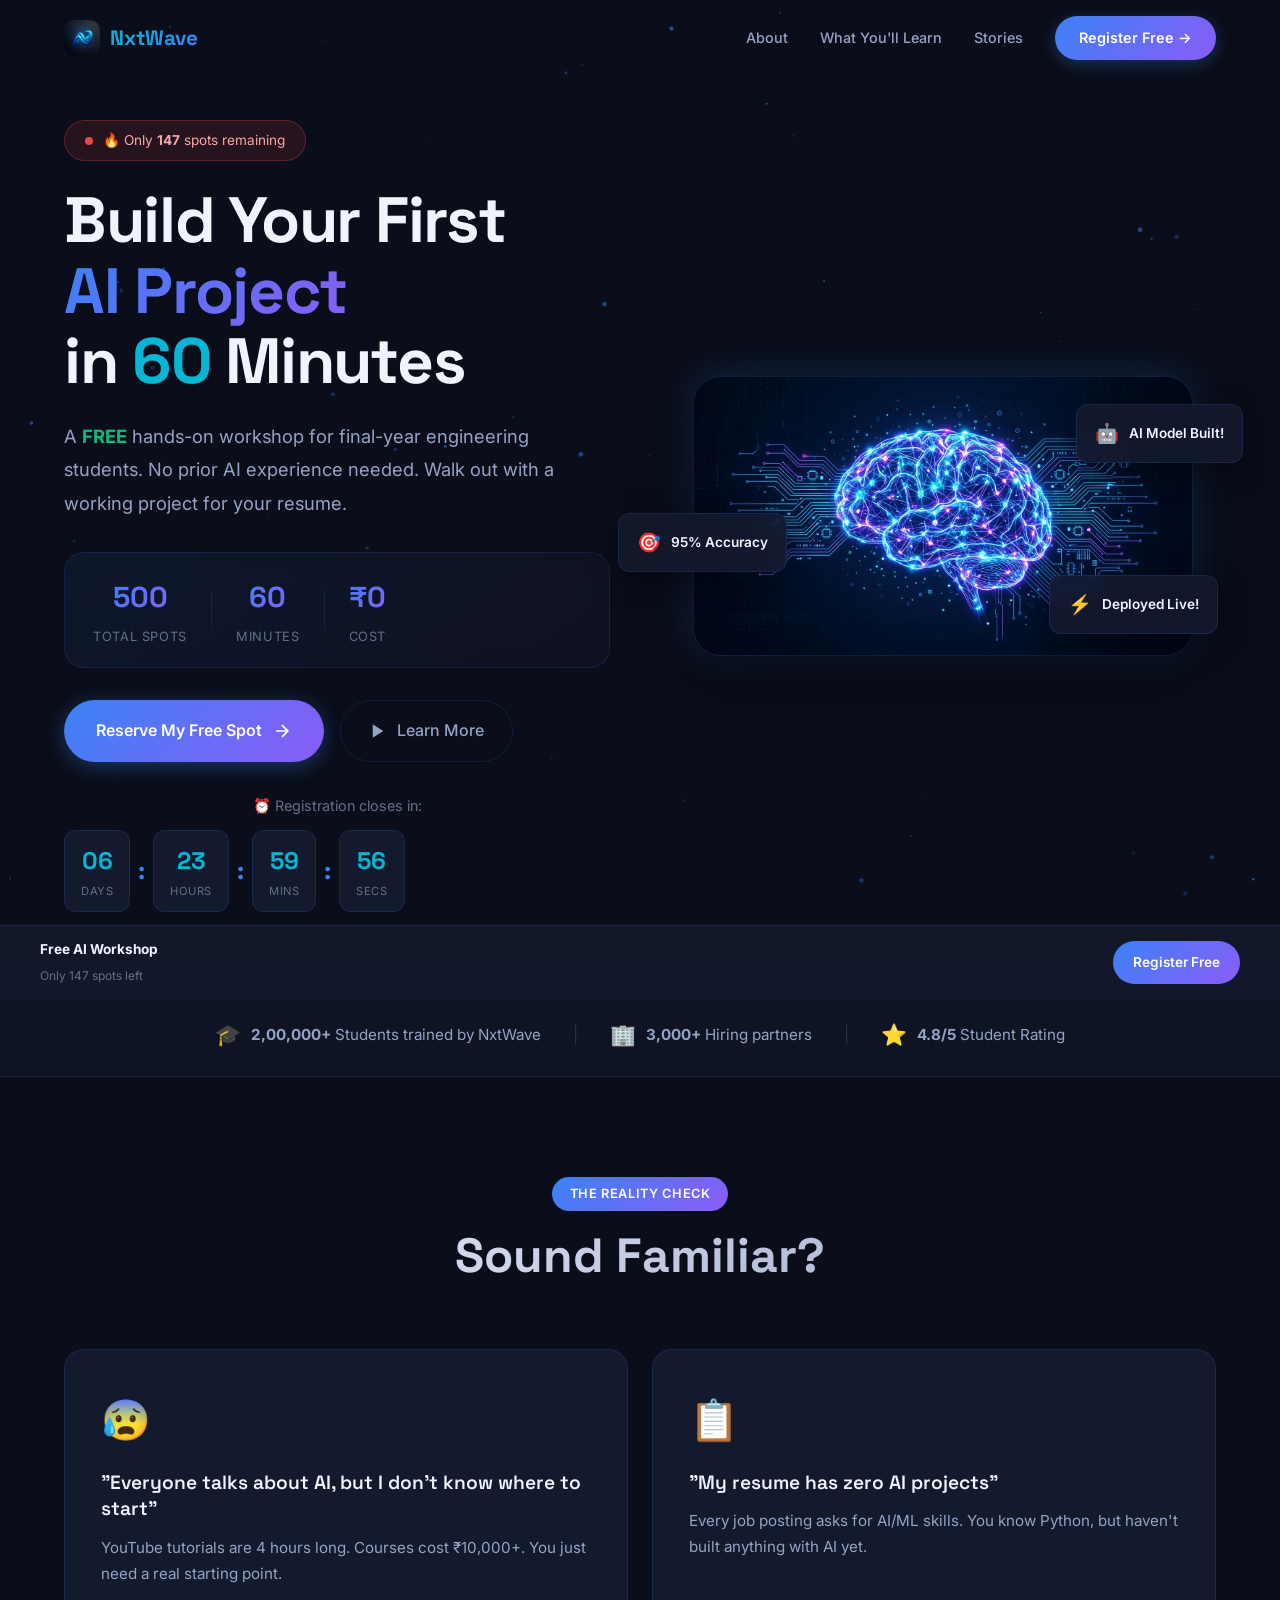
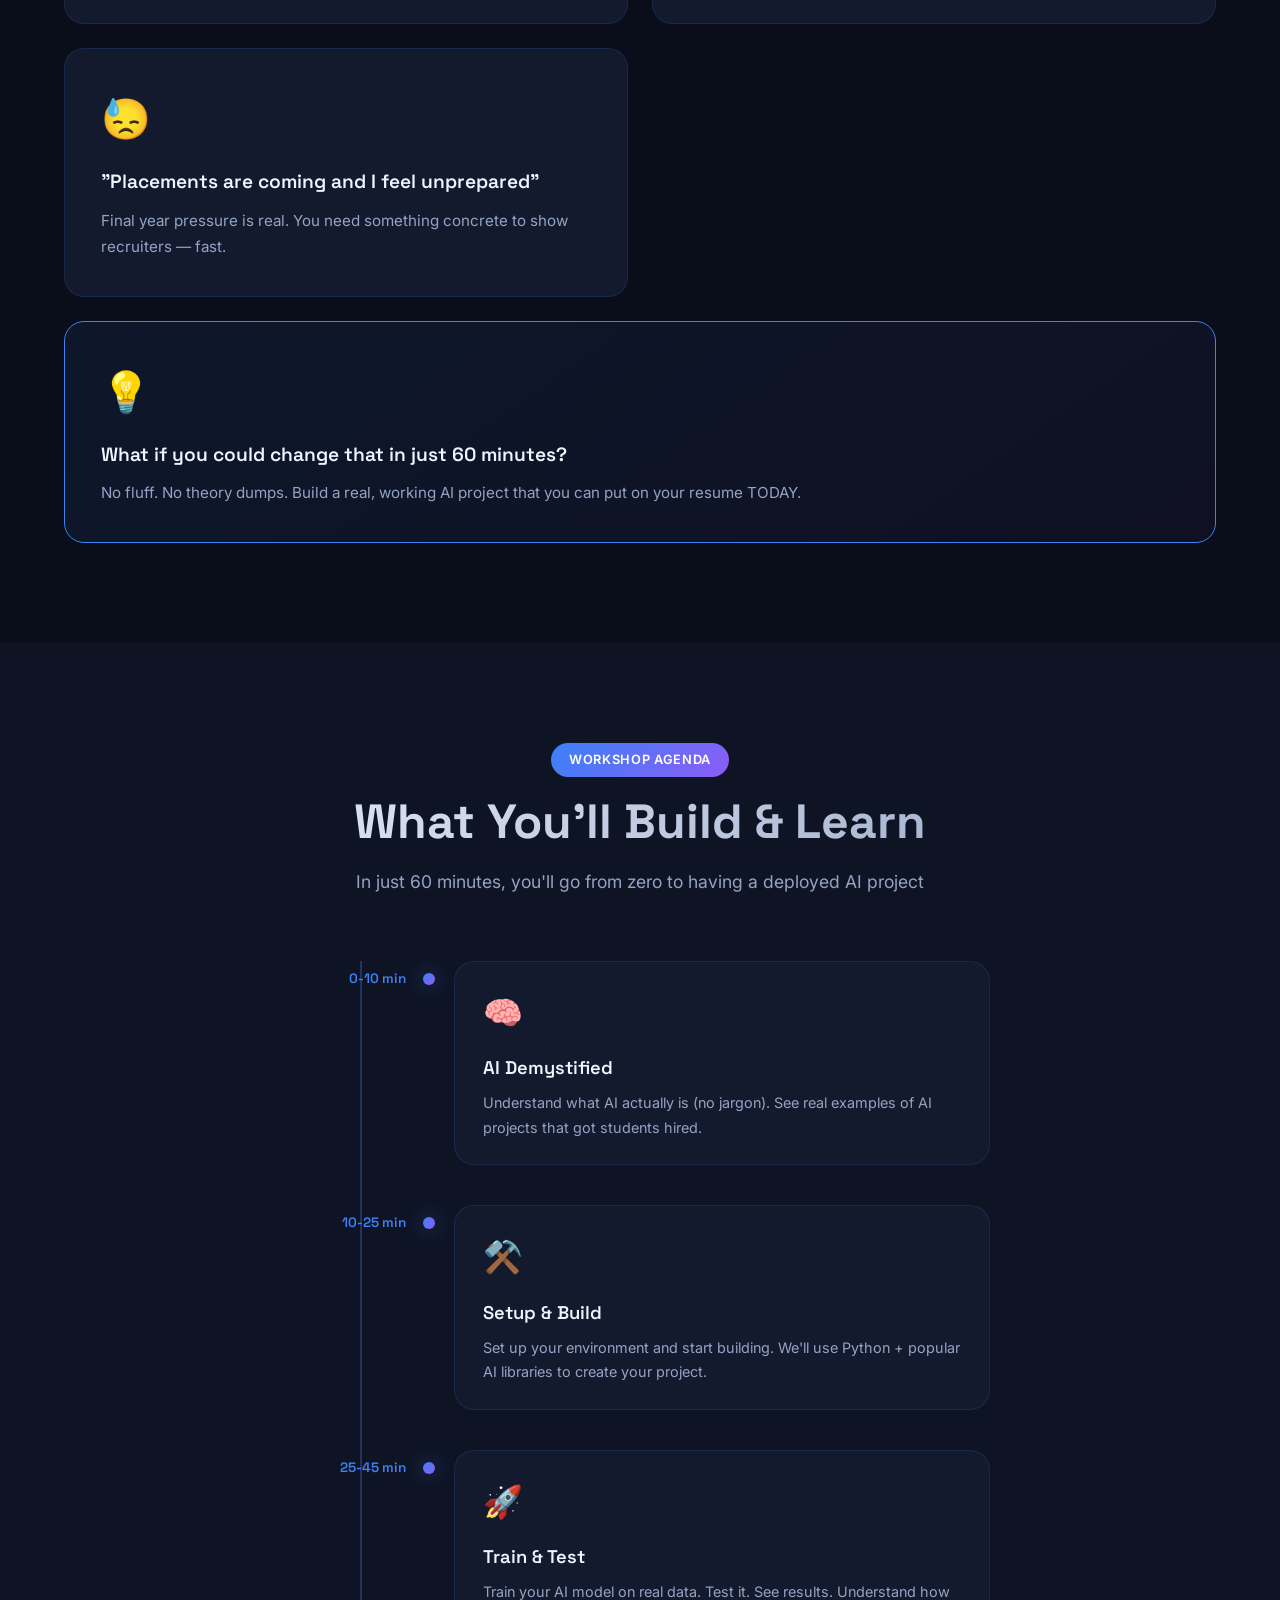
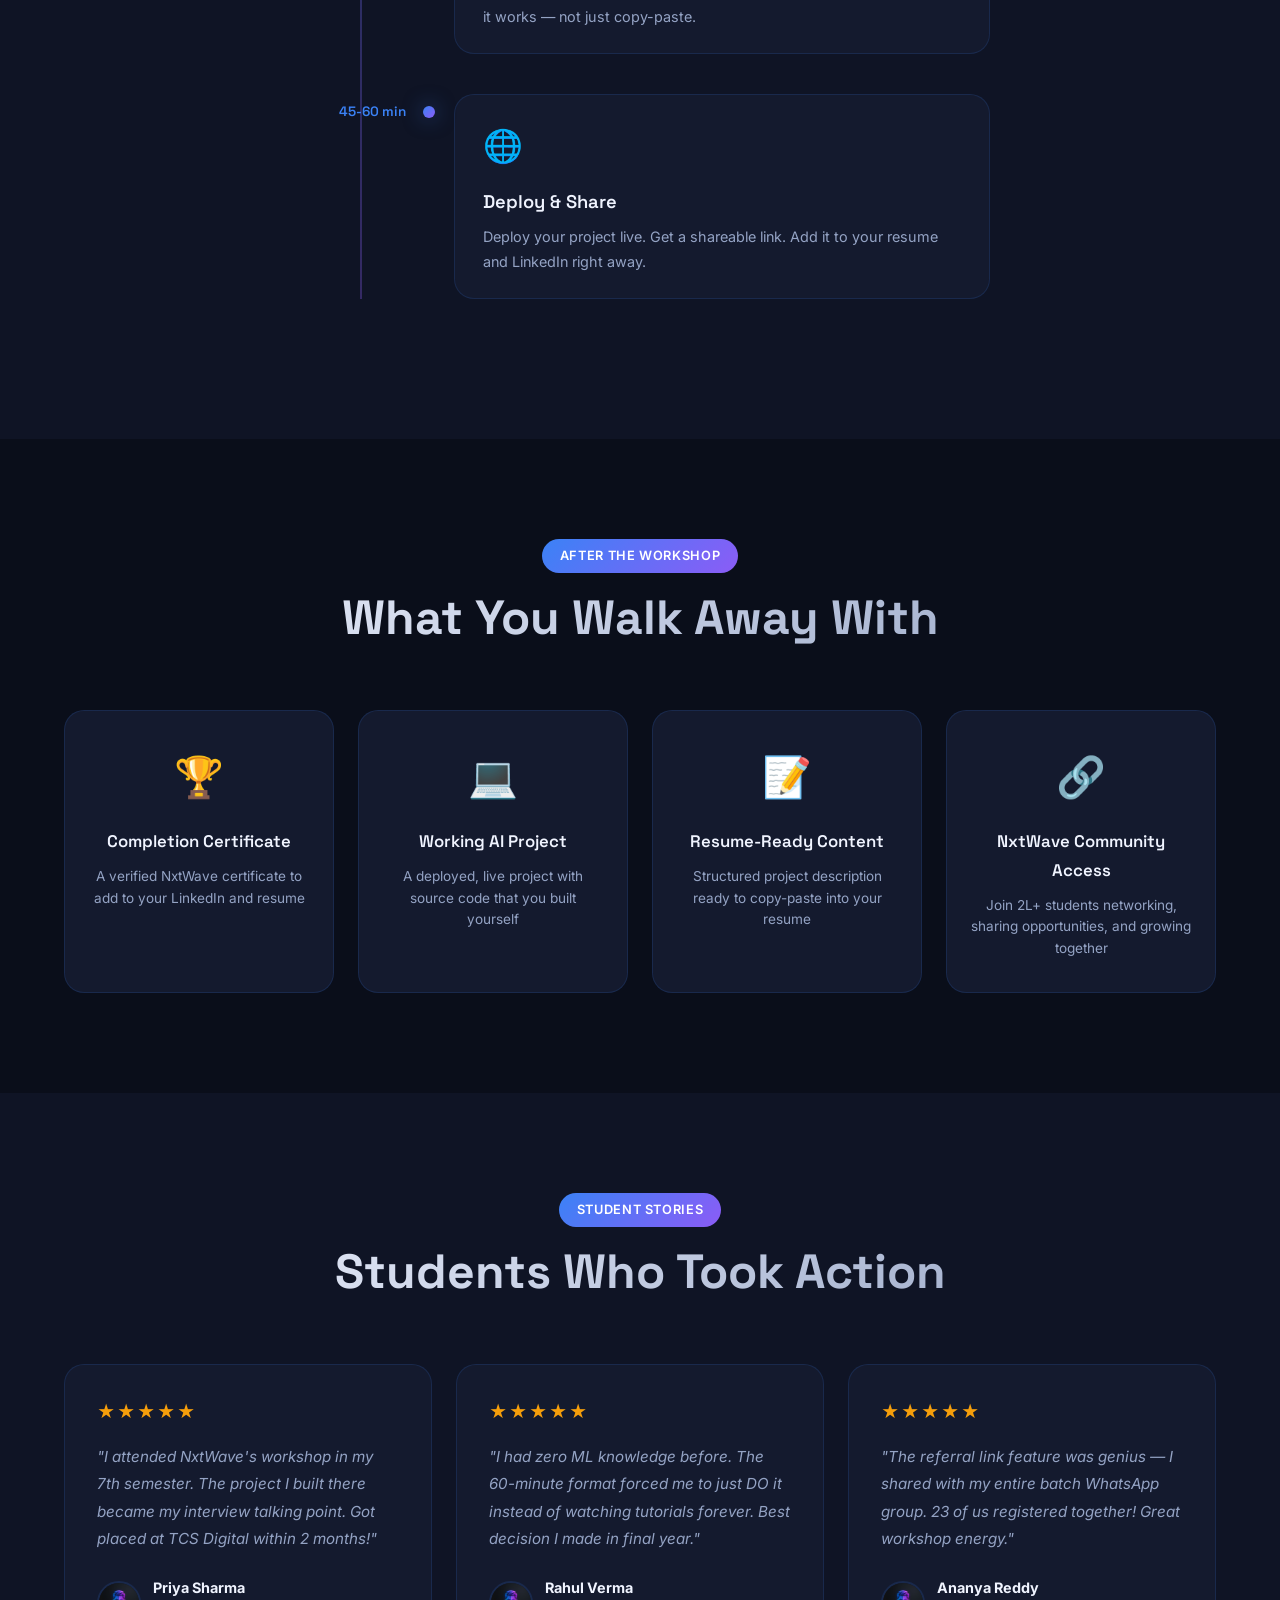
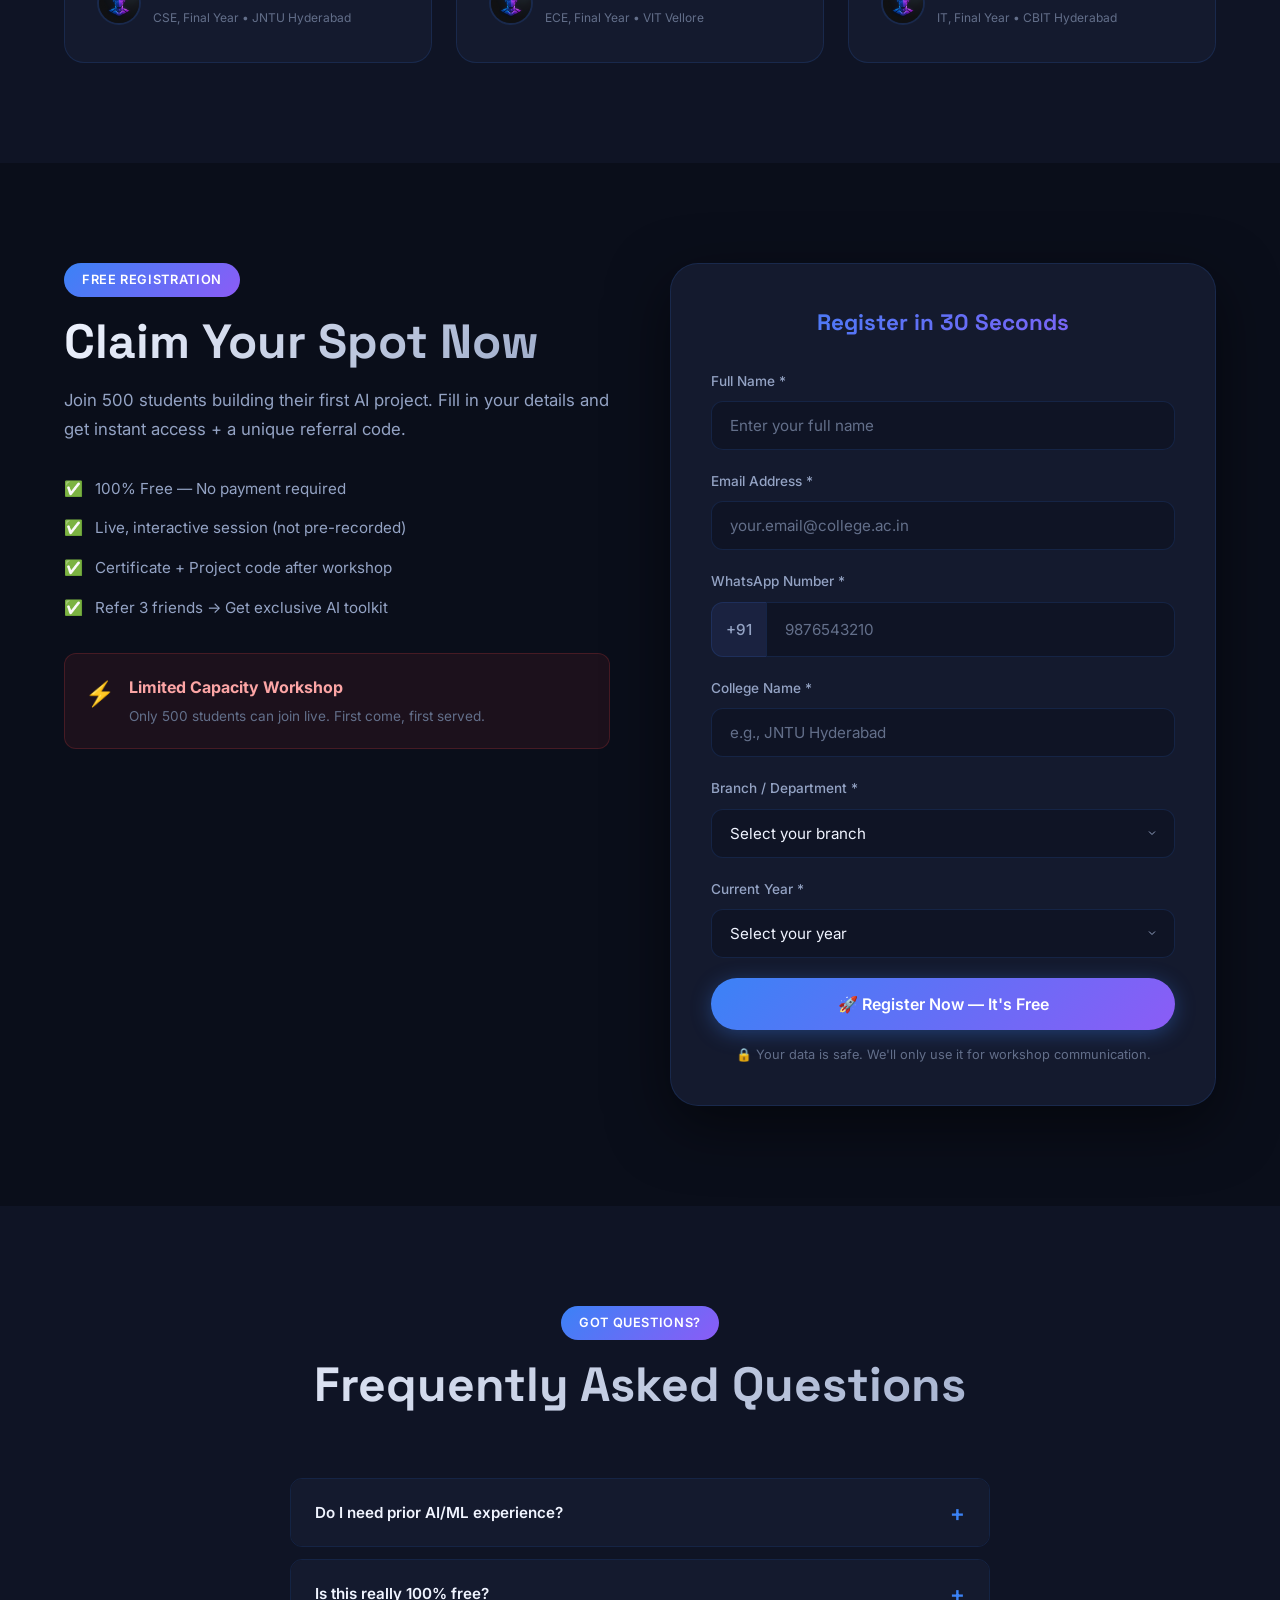
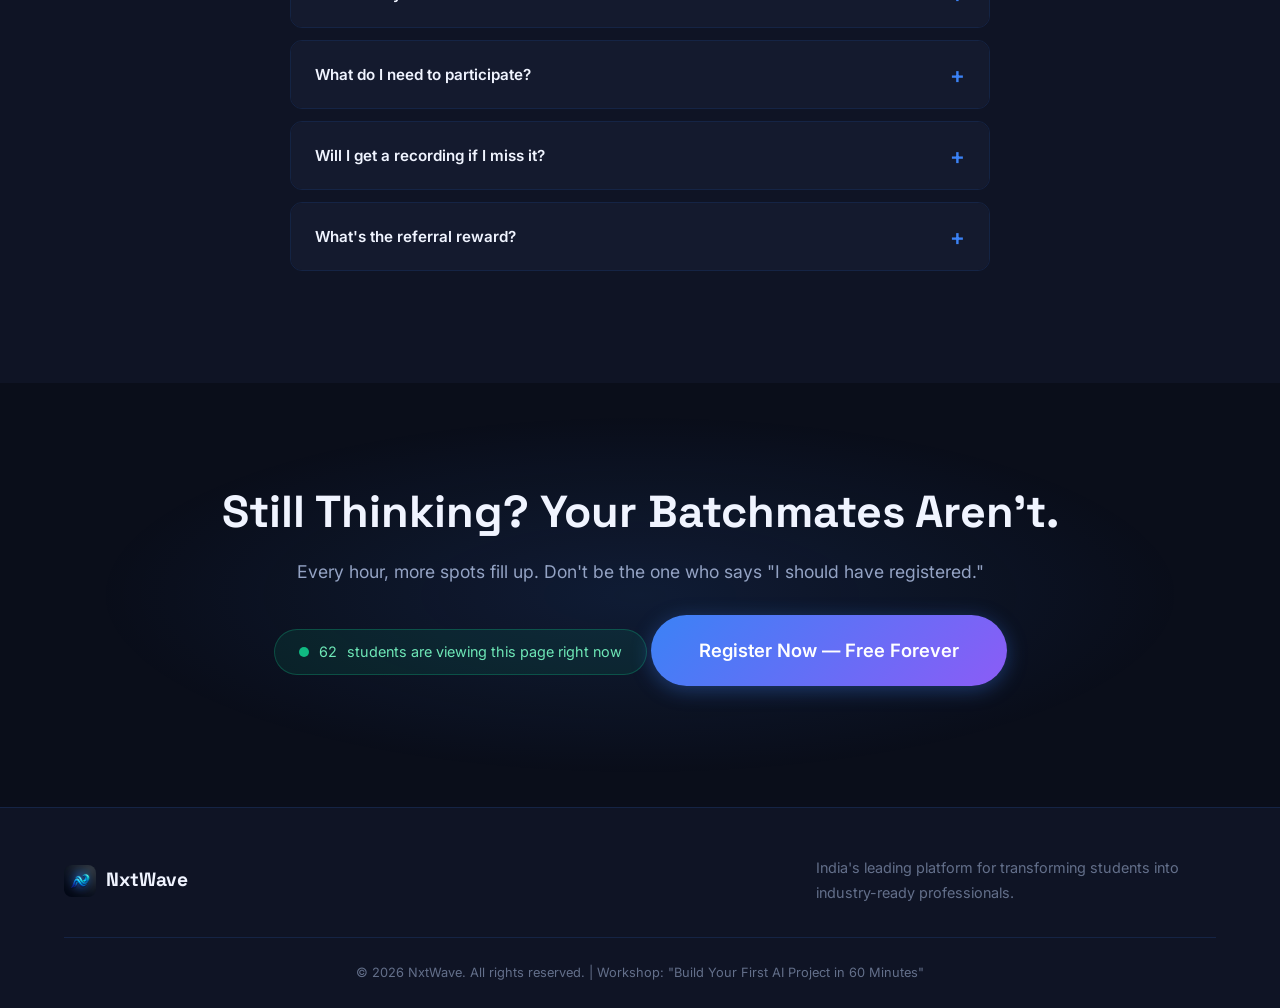
==== submission/index.html @ 0ef7c300 "first commit" ====
<!DOCTYPE html>
<html lang="en">
<head>
    <meta charset="UTF-8">
    <meta name="viewport" content="width=device-width, initial-scale=1.0">
    <title>Build Your First AI Project in 60 Minutes | Free Workshop by NxtWave</title>
    <meta name="description" content="Join 500+ final-year engineering students in this FREE hands-on workshop. Build a real AI project in just 60 minutes. Limited spots available!">
    <meta name="keywords" content="AI workshop, free AI project, engineering students, NxtWave, machine learning, final year project">
    <meta property="og:title" content="Build Your First AI Project in 60 Minutes | Free Workshop">
    <meta property="og:description" content="FREE hands-on AI workshop for engineering students. Build a real AI project in 60 minutes. Limited spots!">
    <meta property="og:type" content="website">
    <link rel="preconnect" href="https://fonts.googleapis.com">
    <link rel="preconnect" href="https://fonts.gstatic.com" crossorigin>
    <link href="https://fonts.googleapis.com/css2?family=Inter:wght@300;400;500;600;700;800;900&family=Space+Grotesk:wght@400;500;600;700&display=swap" rel="stylesheet">
    <link rel="stylesheet" href="styles.css">
</head>
<body>
    <!-- Particle Canvas Background -->
    <canvas id="particleCanvas"></canvas>

    <!-- Floating Navigation -->
    <nav class="navbar" id="navbar">
        <div class="nav-container">
            <div class="nav-logo">
                <img src="logo.jpg" alt="NxtWave" class="logo-img">
                <span class="logo-text">NxtWave</span>
            </div>
            <div class="nav-links">
                <a href="#about" class="nav-link">About</a>
                <a href="#learn" class="nav-link">What You'll Learn</a>
                <a href="#testimonials" class="nav-link">Stories</a>
                <a href="#register" class="nav-cta">Register Free →</a>
            </div>
            <button class="mobile-menu-btn" id="mobileMenuBtn" aria-label="Toggle menu">
                <span></span><span></span><span></span>
            </button>
        </div>
        <!-- Mobile Menu -->
        <div class="mobile-menu" id="mobileMenu">
            <a href="#about" class="mobile-link">About</a>
            <a href="#learn" class="mobile-link">What You'll Learn</a>
            <a href="#testimonials" class="mobile-link">Stories</a>
            <a href="#register" class="mobile-link cta">Register Free →</a>
        </div>
    </nav>

    <!-- Hero Section -->
    <section class="hero" id="hero">
        <div class="hero-content">
            <div class="hero-badge">
                <span class="badge-dot"></span>
                <span>🔥 Only <strong id="spotsLeft">127</strong> spots remaining</span>
            </div>
            <h1 class="hero-title">
                Build Your First<br>
                <span class="gradient-text">AI Project</span><br>
                in <span class="highlight-number">60</span> Minutes
            </h1>
            <p class="hero-subtitle">
                A <strong>FREE</strong> hands-on workshop for final-year engineering students. 
                No prior AI experience needed. Walk out with a working project for your resume.
            </p>
            <div class="hero-stats">
                <div class="stat-item">
                    <span class="stat-number" data-target="500">0</span>
                    <span class="stat-label">Total Spots</span>
                </div>
                <div class="stat-divider"></div>
                <div class="stat-item">
                    <span class="stat-number" data-target="60">0</span>
                    <span class="stat-label">Minutes</span>
                </div>
                <div class="stat-divider"></div>
                <div class="stat-item">
                    <span class="stat-number">₹0</span>
                    <span class="stat-label">Cost</span>
                </div>
            </div>
            <div class="hero-cta-group">
                <a href="#register" class="btn-primary btn-glow">
                    <span>Reserve My Free Spot</span>
                    <svg width="20" height="20" viewBox="0 0 24 24" fill="none" stroke="currentColor" stroke-width="2"><path d="M5 12h14M12 5l7 7-7 7"/></svg>
                </a>
                <a href="#about" class="btn-secondary">
                    <svg width="18" height="18" viewBox="0 0 24 24" fill="currentColor"><polygon points="5 3 19 12 5 21 5 3"/></svg>
                    <span>Learn More</span>
                </a>
            </div>
            <!-- Countdown Timer -->
            <div class="countdown-container">
                <p class="countdown-label">⏰ Registration closes in:</p>
                <div class="countdown-timer">
                    <div class="countdown-unit">
                        <span class="countdown-number" id="countdown-days">06</span>
                        <span class="countdown-text">Days</span>
                    </div>
                    <span class="countdown-colon">:</span>
                    <div class="countdown-unit">
                        <span class="countdown-number" id="countdown-hours">23</span>
                        <span class="countdown-text">Hours</span>
                    </div>
                    <span class="countdown-colon">:</span>
                    <div class="countdown-unit">
                        <span class="countdown-number" id="countdown-mins">45</span>
                        <span class="countdown-text">Mins</span>
                    </div>
                    <span class="countdown-colon">:</span>
                    <div class="countdown-unit">
                        <span class="countdown-number" id="countdown-secs">12</span>
                        <span class="countdown-text">Secs</span>
                    </div>
                </div>
            </div>
        </div>
        <div class="hero-visual">
            <div class="hero-image-wrapper">
                <img src="hero-bg.jpg" alt="AI Neural Network Visualization" class="hero-image">
                <div class="floating-card card-1">
                    <span class="card-emoji">🤖</span>
                    <span class="card-text">AI Model Built!</span>
                </div>
                <div class="floating-card card-2">
                    <span class="card-emoji">🎯</span>
                    <span class="card-text">95% Accuracy</span>
                </div>
                <div class="floating-card card-3">
                    <span class="card-emoji">⚡</span>
                    <span class="card-text">Deployed Live!</span>
                </div>
            </div>
        </div>
    </section>

    <!-- Social Proof Bar -->
    <section class="social-proof-bar">
        <div class="proof-container">
            <div class="proof-item">
                <span class="proof-icon">🎓</span>
                <span class="proof-text"><strong>2,00,000+</strong> Students trained by NxtWave</span>
            </div>
            <div class="proof-divider">|</div>
            <div class="proof-item">
                <span class="proof-icon">🏢</span>
                <span class="proof-text"><strong>3,000+</strong> Hiring partners</span>
            </div>
            <div class="proof-divider">|</div>
            <div class="proof-item">
                <span class="proof-icon">⭐</span>
                <span class="proof-text"><strong>4.8/5</strong> Student Rating</span>
            </div>
        </div>
    </section>

    <!-- Problem/Agitation Section -->
    <section class="problem-section" id="about">
        <div class="section-container">
            <div class="section-header">
                <span class="section-tag">The Reality Check</span>
                <h2 class="section-title">Sound Familiar?</h2>
            </div>
            <div class="problem-grid">
                <div class="problem-card" data-delay="0">
                    <div class="problem-icon">😰</div>
                    <h3>"Everyone talks about AI, but I don't know where to start"</h3>
                    <p>YouTube tutorials are 4 hours long. Courses cost ₹10,000+. You just need a real starting point.</p>
                </div>
                <div class="problem-card" data-delay="100">
                    <div class="problem-icon">📋</div>
                    <h3>"My resume has zero AI projects"</h3>
                    <p>Every job posting asks for AI/ML skills. You know Python, but haven't built anything with AI yet.</p>
                </div>
                <div class="problem-card" data-delay="200">
                    <div class="problem-icon">😓</div>
                    <h3>"Placements are coming and I feel unprepared"</h3>
                    <p>Final year pressure is real. You need something concrete to show recruiters — fast.</p>
                </div>
                <div class="problem-card highlight-card" data-delay="300">
                    <div class="problem-icon">💡</div>
                    <h3>What if you could change that in just 60 minutes?</h3>
                    <p>No fluff. No theory dumps. Build a real, working AI project that you can put on your resume TODAY.</p>
                </div>
            </div>
        </div>
    </section>

    <!-- What You'll Learn Section -->
    <section class="learn-section" id="learn">
        <div class="section-container">
            <div class="section-header">
                <span class="section-tag">Workshop Agenda</span>
                <h2 class="section-title">What You'll Build & Learn</h2>
                <p class="section-desc">In just 60 minutes, you'll go from zero to having a deployed AI project</p>
            </div>
            <div class="timeline">
                <div class="timeline-item" data-delay="0">
                    <div class="timeline-marker">
                        <span class="timeline-time">0-10 min</span>
                    </div>
                    <div class="timeline-content">
                        <div class="timeline-icon">🧠</div>
                        <h3>AI Demystified</h3>
                        <p>Understand what AI actually is (no jargon). See real examples of AI projects that got students hired.</p>
                    </div>
                </div>
                <div class="timeline-item" data-delay="150">
                    <div class="timeline-marker">
                        <span class="timeline-time">10-25 min</span>
                    </div>
                    <div class="timeline-content">
                        <div class="timeline-icon">⚒️</div>
                        <h3>Setup & Build</h3>
                        <p>Set up your environment and start building. We'll use Python + popular AI libraries to create your project.</p>
                    </div>
                </div>
                <div class="timeline-item" data-delay="300">
                    <div class="timeline-marker">
                        <span class="timeline-time">25-45 min</span>
                    </div>
                    <div class="timeline-content">
                        <div class="timeline-icon">🚀</div>
                        <h3>Train & Test</h3>
                        <p>Train your AI model on real data. Test it. See results. Understand how it works — not just copy-paste.</p>
                    </div>
                </div>
                <div class="timeline-item" data-delay="450">
                    <div class="timeline-marker">
                        <span class="timeline-time">45-60 min</span>
                    </div>
                    <div class="timeline-content">
                        <div class="timeline-icon">🌐</div>
                        <h3>Deploy & Share</h3>
                        <p>Deploy your project live. Get a shareable link. Add it to your resume and LinkedIn right away.</p>
                    </div>
                </div>
            </div>
        </div>
    </section>

    <!-- What You Walk Away With -->
    <section class="benefits-section">
        <div class="section-container">
            <div class="section-header">
                <span class="section-tag">After the Workshop</span>
                <h2 class="section-title">What You Walk Away With</h2>
            </div>
            <div class="benefits-grid">
                <div class="benefit-card">
                    <div class="benefit-icon">🏆</div>
                    <h3>Completion Certificate</h3>
                    <p>A verified NxtWave certificate to add to your LinkedIn and resume</p>
                </div>
                <div class="benefit-card">
                    <div class="benefit-icon">💻</div>
                    <h3>Working AI Project</h3>
                    <p>A deployed, live project with source code that you built yourself</p>
                </div>
                <div class="benefit-card">
                    <div class="benefit-icon">📝</div>
                    <h3>Resume-Ready Content</h3>
                    <p>Structured project description ready to copy-paste into your resume</p>
                </div>
                <div class="benefit-card">
                    <div class="benefit-icon">🔗</div>
                    <h3>NxtWave Community Access</h3>
                    <p>Join 2L+ students networking, sharing opportunities, and growing together</p>
                </div>
            </div>
        </div>
    </section>

    <!-- Testimonials Section -->
    <section class="testimonials-section" id="testimonials">
        <div class="section-container">
            <div class="section-header">
                <span class="section-tag">Student Stories</span>
                <h2 class="section-title">Students Who Took Action</h2>
            </div>
            <div class="testimonial-grid">
                <div class="testimonial-card">
                    <div class="testimonial-stars">★★★★★</div>
                    <p class="testimonial-text">"I attended NxtWave's workshop in my 7th semester. The project I built there became my interview talking point. Got placed at TCS Digital within 2 months!"</p>
                    <div class="testimonial-author">
                        <img src="avatar.jpg" alt="Student" class="author-avatar">
                        <div>
                            <strong>Priya Sharma</strong>
                            <span>CSE, Final Year • JNTU Hyderabad</span>
                        </div>
                    </div>
                </div>
                <div class="testimonial-card">
                    <div class="testimonial-stars">★★★★★</div>
                    <p class="testimonial-text">"I had zero ML knowledge before. The 60-minute format forced me to just DO it instead of watching tutorials forever. Best decision I made in final year."</p>
                    <div class="testimonial-author">
                        <img src="avatar.jpg" alt="Student" class="author-avatar">
                        <div>
                            <strong>Rahul Verma</strong>
                            <span>ECE, Final Year • VIT Vellore</span>
                        </div>
                    </div>
                </div>
                <div class="testimonial-card">
                    <div class="testimonial-stars">★★★★★</div>
                    <p class="testimonial-text">"The referral link feature was genius — I shared with my entire batch WhatsApp group. 23 of us registered together! Great workshop energy."</p>
                    <div class="testimonial-author">
                        <img src="avatar.jpg" alt="Student" class="author-avatar">
                        <div>
                            <strong>Ananya Reddy</strong>
                            <span>IT, Final Year • CBIT Hyderabad</span>
                        </div>
                    </div>
                </div>
            </div>
        </div>
    </section>

    <!-- Registration Section -->
    <section class="register-section" id="register">
        <div class="section-container">
            <div class="register-wrapper">
                <div class="register-info">
                    <span class="section-tag">Free Registration</span>
                    <h2 class="section-title">Claim Your Spot Now</h2>
                    <p class="register-desc">Join 500 students building their first AI project. Fill in your details and get instant access + a unique referral code.</p>
                    
                    <div class="register-perks">
                        <div class="perk">
                            <span>✅</span>
                            <span>100% Free — No payment required</span>
                        </div>
                        <div class="perk">
                            <span>✅</span>
                            <span>Live, interactive session (not pre-recorded)</span>
                        </div>
                        <div class="perk">
                            <span>✅</span>
                            <span>Certificate + Project code after workshop</span>
                        </div>
                        <div class="perk">
                            <span>✅</span>
                            <span>Refer 3 friends → Get exclusive AI toolkit</span>
                        </div>
                    </div>

                    <div class="urgency-box">
                        <span class="urgency-icon">⚡</span>
                        <div>
                            <strong>Limited Capacity Workshop</strong>
                            <p>Only 500 students can join live. First come, first served.</p>
                        </div>
                    </div>
                </div>

                <div class="register-form-container" id="formContainer">
                    <!-- Registration Form -->
                    <form class="register-form" id="registerForm">
                        <h3 class="form-title">Register in 30 Seconds</h3>
                        
                        <div class="form-group">
                            <label for="fullName">Full Name *</label>
                            <input type="text" id="fullName" name="fullName" placeholder="Enter your full name" required>
                        </div>

                        <div class="form-group">
                            <label for="email">Email Address *</label>
                            <input type="email" id="email" name="email" placeholder="your.email@college.ac.in" required>
                        </div>

                        <div class="form-group">
                            <label for="phone">WhatsApp Number *</label>
                            <div class="phone-input">
                                <span class="country-code">+91</span>
                                <input type="tel" id="phone" name="phone" placeholder="9876543210" pattern="[0-9]{10}" maxlength="10" required>
                            </div>
                        </div>

                        <div class="form-group">
                            <label for="college">College Name *</label>
                            <input type="text" id="college" name="college" placeholder="e.g., JNTU Hyderabad" required>
                        </div>

                        <div class="form-group">
                            <label for="branch">Branch / Department *</label>
                            <select id="branch" name="branch" required>
                                <option value="">Select your branch</option>
                                <option value="CSE">Computer Science (CSE)</option>
                                <option value="IT">Information Technology (IT)</option>
                                <option value="ECE">Electronics & Communication (ECE)</option>
                                <option value="EEE">Electrical & Electronics (EEE)</option>
                                <option value="ME">Mechanical Engineering</option>
                                <option value="CE">Civil Engineering</option>
                                <option value="AI/ML">AI & Machine Learning</option>
                                <option value="DS">Data Science</option>
                                <option value="Other">Other</option>
                            </select>
                        </div>

                        <div class="form-group">
                            <label for="year">Current Year *</label>
                            <select id="year" name="year" required>
                                <option value="">Select your year</option>
                                <option value="3rd Year">3rd Year</option>
                                <option value="4th Year (Final)">4th Year (Final Year)</option>
                            </select>
                        </div>

                        <input type="hidden" id="referredBy" name="referredBy" value="">

                        <button type="submit" class="btn-primary btn-glow btn-full" id="submitBtn">
                            <span id="btnText">🚀 Register Now — It's Free</span>
                            <div class="btn-loader" id="btnLoader" style="display:none;">
                                <div class="spinner"></div>
                            </div>
                        </button>
                        <p class="form-note">🔒 Your data is safe. We'll only use it for workshop communication.</p>
                    </form>

                    <!-- Success State (Hidden by default) -->
                    <div class="success-state" id="successState" style="display:none;">
                        <div class="success-animation">
                            <div class="checkmark-circle">
                                <svg class="checkmark" xmlns="http://www.w3.org/2000/svg" viewBox="0 0 52 52">
                                    <circle class="checkmark-circle-bg" cx="26" cy="26" r="25" fill="none"/>
                                    <path class="checkmark-check" fill="none" d="M14.1 27.2l7.1 7.2 16.7-16.8"/>
                                </svg>
                            </div>
                        </div>
                        <h3 class="success-title">You're In! 🎉</h3>
                        <p class="success-desc">Welcome aboard, <strong id="successName">Student</strong>! Check your WhatsApp for the workshop details.</p>
                        
                        <!-- Referral System -->
                        <div class="referral-section">
                            <div class="referral-header">
                                <h4>🎁 Unlock Rewards — Refer Friends!</h4>
                                <p>Share your unique link. When 3 friends register, you unlock the <strong>Exclusive AI Starter Toolkit</strong>!</p>
                            </div>
                            
                            <div class="referral-code-box">
                                <label>Your Unique Referral Link:</label>
                                <div class="referral-link-group">
                                    <input type="text" id="referralLink" class="referral-input" readonly>
                                    <button class="btn-copy" id="copyBtn" onclick="copyReferralLink()">
                                        <span id="copyText">📋 Copy</span>
                                    </button>
                                </div>
                            </div>

                            <div class="referral-progress">
                                <div class="progress-header">
                                    <span>Referral Progress</span>
                                    <span id="referralCount">0 / 3 friends</span>
                                </div>
                                <div class="progress-bar">
                                    <div class="progress-fill" id="progressFill" style="width: 0%"></div>
                                </div>
                                <div class="progress-milestones">
                                    <div class="milestone" data-count="1">
                                        <span class="milestone-dot"></span>
                                        <span class="milestone-label">1 friend<br>Early Access</span>
                                    </div>
                                    <div class="milestone" data-count="2">
                                        <span class="milestone-dot"></span>
                                        <span class="milestone-label">2 friends<br>Bonus Notes</span>
                                    </div>
                                    <div class="milestone" data-count="3">
                                        <span class="milestone-dot"></span>
                                        <span class="milestone-label">3 friends<br>🎁 AI Toolkit</span>
                                    </div>
                                </div>
                            </div>

                            <div class="share-buttons">
                                <button class="share-btn whatsapp" onclick="shareWhatsApp()">
                                    <svg width="20" height="20" viewBox="0 0 24 24" fill="currentColor"><path d="M17.472 14.382c-.297-.149-1.758-.867-2.03-.967-.273-.099-.471-.148-.67.15-.197.297-.767.966-.94 1.164-.173.199-.347.223-.644.075-.297-.15-1.255-.463-2.39-1.475-.883-.788-1.48-1.761-1.653-2.059-.173-.297-.018-.458.13-.606.134-.133.298-.347.446-.52.149-.174.198-.298.298-.497.099-.198.05-.371-.025-.52-.075-.149-.669-1.612-.916-2.207-.242-.579-.487-.5-.669-.51-.173-.008-.371-.01-.57-.01-.198 0-.52.074-.792.372-.272.297-1.04 1.016-1.04 2.479 0 1.462 1.065 2.875 1.213 3.074.149.198 2.096 3.2 5.077 4.487.709.306 1.262.489 1.694.625.712.227 1.36.195 1.871.118.571-.085 1.758-.719 2.006-1.413.248-.694.248-1.289.173-1.413-.074-.124-.272-.198-.57-.347m-5.421 7.403h-.004a9.87 9.87 0 01-5.031-1.378l-.361-.214-3.741.982.998-3.648-.235-.374a9.86 9.86 0 01-1.51-5.26c.001-5.45 4.436-9.884 9.888-9.884 2.64 0 5.122 1.03 6.988 2.898a9.825 9.825 0 012.893 6.994c-.003 5.45-4.437 9.884-9.885 9.884m8.413-18.297A11.815 11.815 0 0012.05 0C5.495 0 .16 5.335.157 11.892c0 2.096.547 4.142 1.588 5.945L.057 24l6.305-1.654a11.882 11.882 0 005.683 1.448h.005c6.554 0 11.89-5.335 11.893-11.893a11.821 11.821 0 00-3.48-8.413z"/></svg>
                                    Share on WhatsApp
                                </button>
                                <button class="share-btn telegram" onclick="shareTelegram()">
                                    <svg width="20" height="20" viewBox="0 0 24 24" fill="currentColor"><path d="M11.944 0A12 12 0 0 0 0 12a12 12 0 0 0 12 12 12 12 0 0 0 12-12A12 12 0 0 0 12 0a12 12 0 0 0-.056 0zm4.962 7.224c.1-.002.321.023.465.14a.506.506 0 0 1 .171.325c.016.093.036.306.02.472-.18 1.898-.962 6.502-1.36 8.627-.168.9-.499 1.201-.82 1.23-.696.065-1.225-.46-1.9-.902-1.056-.693-1.653-1.124-2.678-1.8-1.185-.78-.417-1.21.258-1.91.177-.184 3.247-2.977 3.307-3.23.007-.032.014-.15-.056-.212s-.174-.041-.249-.024c-.106.024-1.793 1.14-5.061 3.345-.479.33-.913.49-1.302.48-.428-.008-1.252-.241-1.865-.44-.752-.245-1.349-.374-1.297-.789.027-.216.325-.437.893-.663 3.498-1.524 5.83-2.529 6.998-3.014 3.332-1.386 4.025-1.627 4.476-1.635z"/></svg>
                                    Share on Telegram
                                </button>
                                <button class="share-btn linkedin" onclick="shareLinkedIn()">
                                    <svg width="20" height="20" viewBox="0 0 24 24" fill="currentColor"><path d="M20.447 20.452h-3.554v-5.569c0-1.328-.027-3.037-1.852-3.037-1.853 0-2.136 1.445-2.136 2.939v5.667H9.351V9h3.414v1.561h.046c.477-.9 1.637-1.85 3.37-1.85 3.601 0 4.267 2.37 4.267 5.455v6.286zM5.337 7.433c-1.144 0-2.063-.926-2.063-2.065 0-1.138.92-2.063 2.063-2.063 1.14 0 2.064.925 2.064 2.063 0 1.139-.925 2.065-2.064 2.065zm1.782 13.019H3.555V9h3.564v11.452zM22.225 0H1.771C.792 0 0 .774 0 1.729v20.542C0 23.227.792 24 1.771 24h20.451C23.2 24 24 23.227 24 22.271V1.729C24 .774 23.2 0 22.222 0h.003z"/></svg>
                                    Share on LinkedIn
                                </button>
                            </div>
                        </div>
                    </div>
                </div>
            </div>
        </div>
    </section>

    <!-- FAQ Section -->
    <section class="faq-section" id="faq">
        <div class="section-container">
            <div class="section-header">
                <span class="section-tag">Got Questions?</span>
                <h2 class="section-title">Frequently Asked Questions</h2>
            </div>
            <div class="faq-list">
                <div class="faq-item">
                    <button class="faq-question" id="faq-btn-1">
                        <span>Do I need prior AI/ML experience?</span>
                        <span class="faq-icon">+</span>
                    </button>
                    <div class="faq-answer">
                        <p>Absolutely not! This workshop is designed for complete beginners. If you know basic Python (or even if you don't), we'll guide you step by step. The whole point is to go from zero to a working project in 60 minutes.</p>
                    </div>
                </div>
                <div class="faq-item">
                    <button class="faq-question" id="faq-btn-2">
                        <span>Is this really 100% free?</span>
                        <span class="faq-icon">+</span>
                    </button>
                    <div class="faq-answer">
                        <p>Yes, completely free. No hidden charges, no credit card required. NxtWave is hosting this to help final-year students get hands-on AI experience before placements.</p>
                    </div>
                </div>
                <div class="faq-item">
                    <button class="faq-question" id="faq-btn-3">
                        <span>What do I need to participate?</span>
                        <span class="faq-icon">+</span>
                    </button>
                    <div class="faq-answer">
                        <p>Just a laptop with internet connection. We'll provide all the tools, code, and datasets. Everything runs in the browser — no complex installation needed.</p>
                    </div>
                </div>
                <div class="faq-item">
                    <button class="faq-question" id="faq-btn-4">
                        <span>Will I get a recording if I miss it?</span>
                        <span class="faq-icon">+</span>
                    </button>
                    <div class="faq-answer">
                        <p>This is a live, interactive workshop — the magic happens when you build along with us in real-time. We strongly recommend attending live. However, registered students will get access to the resources and code afterward.</p>
                    </div>
                </div>
                <div class="faq-item">
                    <button class="faq-question" id="faq-btn-5">
                        <span>What's the referral reward?</span>
                        <span class="faq-icon">+</span>
                    </button>
                    <div class="faq-answer">
                        <p>When 3 of your friends register using your unique referral link, you'll unlock our Exclusive AI Starter Toolkit — which includes curated AI project ideas, interview prep questions, and a resume template specifically for AI roles. Each milestone along the way (1 friend, 2 friends) also unlocks smaller rewards!</p>
                    </div>
                </div>
            </div>
        </div>
    </section>

    <!-- Final CTA Section -->
    <section class="final-cta-section">
        <div class="section-container">
            <div class="final-cta-content">
                <h2>Still Thinking? Your Batchmates Aren't.</h2>
                <p>Every hour, more spots fill up. Don't be the one who says "I should have registered."</p>
                <div class="live-counter">
                    <span class="live-dot"></span>
                    <span id="liveViewers">47</span> students are viewing this page right now
                </div>
                <a href="#register" class="btn-primary btn-glow btn-large">
                    <span>Register Now — Free Forever</span>
                </a>
            </div>
        </div>
    </section>

    <!-- Footer -->
    <footer class="footer">
        <div class="footer-container">
            <div class="footer-content">
                <div class="footer-brand">
                    <img src="logo.jpg" alt="NxtWave" class="footer-logo">
                    <span>NxtWave</span>
                </div>
                <p class="footer-desc">India's leading platform for transforming students into industry-ready professionals.</p>
            </div>
            <div class="footer-bottom">
                <p>© 2026 NxtWave. All rights reserved. | Workshop: "Build Your First AI Project in 60 Minutes"</p>
            </div>
        </div>
    </footer>

    <!-- Sticky Mobile CTA -->
    <div class="sticky-cta" id="stickyCta">
        <div class="sticky-cta-content">
            <div class="sticky-info">
                <strong>Free AI Workshop</strong>
                <span>Only <span id="stickySpots">127</span> spots left</span>
            </div>
            <a href="#register" class="btn-primary btn-small">Register Free</a>
        </div>
    </div>

    <!-- Toast Notifications -->
    <div class="toast-container" id="toastContainer"></div>

    <script src="script.js"></script>
</body>
</html>
---- submission/styles.css ----
/* ====================================
   NxtWave AI Workshop — Premium Styles
   ==================================== */

/* ---------- CSS Variables ---------- */
:root {
    --bg-primary: #0a0e1a;
    --bg-secondary: #0f1425;
    --bg-card: #141a2e;
    --bg-card-hover: #1a2240;
    --bg-glass: rgba(20, 26, 46, 0.85);

    --accent-blue: #3b82f6;
    --accent-cyan: #06b6d4;
    --accent-purple: #8b5cf6;
    --accent-pink: #ec4899;
    --accent-green: #10b981;
    --accent-orange: #f59e0b;

    --gradient-primary: linear-gradient(135deg, #3b82f6, #8b5cf6);
    --gradient-secondary: linear-gradient(135deg, #06b6d4, #3b82f6);
    --gradient-accent: linear-gradient(135deg, #8b5cf6, #ec4899);
    --gradient-glow: linear-gradient(135deg, #3b82f6 0%, #8b5cf6 50%, #06b6d4 100%);
    --gradient-card: linear-gradient(145deg, rgba(59, 130, 246, 0.08), rgba(139, 92, 246, 0.04));

    --text-primary: #f0f4ff;
    --text-secondary: #94a3c4;
    --text-muted: #636f8a;

    --border-color: rgba(59, 130, 246, 0.15);
    --border-glow: rgba(59, 130, 246, 0.4);

    --shadow-sm: 0 2px 8px rgba(0, 0, 0, 0.3);
    --shadow-md: 0 8px 30px rgba(0, 0, 0, 0.4);
    --shadow-lg: 0 20px 60px rgba(0, 0, 0, 0.5);
    --shadow-glow: 0 0 40px rgba(59, 130, 246, 0.25);

    --radius-sm: 8px;
    --radius-md: 12px;
    --radius-lg: 20px;
    --radius-xl: 28px;

    --font-primary: 'Inter', -apple-system, BlinkMacSystemFont, sans-serif;
    --font-display: 'Space Grotesk', 'Inter', sans-serif;

    --transition-fast: 0.2s cubic-bezier(0.4, 0, 0.2, 1);
    --transition-normal: 0.3s cubic-bezier(0.4, 0, 0.2, 1);
    --transition-slow: 0.5s cubic-bezier(0.4, 0, 0.2, 1);
}

/* ---------- Reset & Base ---------- */
*, *::before, *::after {
    margin: 0;
    padding: 0;
    box-sizing: border-box;
}

html {
    scroll-behavior: smooth;
    font-size: 16px;
}

body {
    font-family: var(--font-primary);
    background-color: var(--bg-primary);
    color: var(--text-primary);
    line-height: 1.7;
    overflow-x: hidden;
    -webkit-font-smoothing: antialiased;
}

a {
    text-decoration: none;
    color: inherit;
}

img {
    max-width: 100%;
    display: block;
}

/* ---------- Particle Canvas ---------- */
#particleCanvas {
    position: fixed;
    top: 0;
    left: 0;
    width: 100%;
    height: 100%;
    z-index: 0;
    pointer-events: none;
}

/* ---------- Section Containers ---------- */
.section-container {
    max-width: 1200px;
    margin: 0 auto;
    padding: 0 24px;
}

.section-header {
    text-align: center;
    margin-bottom: 64px;
}

.section-tag {
    display: inline-block;
    padding: 6px 18px;
    background: var(--gradient-primary);
    border-radius: 50px;
    font-size: 0.8rem;
    font-weight: 600;
    letter-spacing: 0.05em;
    text-transform: uppercase;
    margin-bottom: 16px;
    color: #fff;
}

.section-title {
    font-family: var(--font-display);
    font-size: clamp(2rem, 4vw, 3rem);
    font-weight: 700;
    line-height: 1.2;
    margin-bottom: 16px;
    background: linear-gradient(135deg, #f0f4ff, #94a3c4);
    -webkit-background-clip: text;
    -webkit-text-fill-color: transparent;
    background-clip: text;
}

.section-desc {
    font-size: 1.1rem;
    color: var(--text-secondary);
    max-width: 600px;
    margin: 0 auto;
}

/* ---------- Navbar ---------- */
.navbar {
    position: fixed;
    top: 0;
    left: 0;
    right: 0;
    z-index: 1000;
    padding: 16px 0;
    transition: var(--transition-normal);
    background: transparent;
}

.navbar.scrolled {
    background: var(--bg-glass);
    backdrop-filter: blur(20px);
    -webkit-backdrop-filter: blur(20px);
    border-bottom: 1px solid var(--border-color);
    padding: 10px 0;
}

.nav-container {
    max-width: 1200px;
    margin: 0 auto;
    padding: 0 24px;
    display: flex;
    align-items: center;
    justify-content: space-between;
}

.nav-logo {
    display: flex;
    align-items: center;
    gap: 10px;
}

.logo-img {
    width: 36px;
    height: 36px;
    border-radius: 10px;
    object-fit: cover;
}

.logo-text {
    font-family: var(--font-display);
    font-size: 1.3rem;
    font-weight: 700;
    background: var(--gradient-secondary);
    -webkit-background-clip: text;
    -webkit-text-fill-color: transparent;
    background-clip: text;
}

.nav-links {
    display: flex;
    align-items: center;
    gap: 32px;
}

.nav-link {
    font-size: 0.9rem;
    font-weight: 500;
    color: var(--text-secondary);
    transition: var(--transition-fast);
    position: relative;
}

.nav-link::after {
    content: '';
    position: absolute;
    bottom: -4px;
    left: 0;
    width: 0;
    height: 2px;
    background: var(--gradient-primary);
    border-radius: 2px;
    transition: var(--transition-normal);
}

.nav-link:hover {
    color: var(--text-primary);
}

.nav-link:hover::after {
    width: 100%;
}

.nav-cta {
    padding: 10px 24px;
    background: var(--gradient-primary);
    border-radius: 50px;
    font-size: 0.9rem;
    font-weight: 600;
    color: #fff;
    transition: var(--transition-normal);
    box-shadow: 0 4px 15px rgba(59, 130, 246, 0.3);
}

.nav-cta:hover {
    transform: translateY(-2px);
    box-shadow: 0 6px 25px rgba(59, 130, 246, 0.45);
}

/* Mobile Menu Button */
.mobile-menu-btn {
    display: none;
    flex-direction: column;
    gap: 5px;
    background: none;
    border: none;
    cursor: pointer;
    padding: 5px;
}

.mobile-menu-btn span {
    display: block;
    width: 24px;
    height: 2px;
    background: var(--text-primary);
    border-radius: 2px;
    transition: var(--transition-fast);
}

.mobile-menu {
    display: none;
    flex-direction: column;
    padding: 16px 24px 24px;
    gap: 12px;
}

.mobile-menu.active {
    display: flex;
}

.mobile-link {
    font-size: 1rem;
    font-weight: 500;
    color: var(--text-secondary);
    padding: 8px 0;
    border-bottom: 1px solid var(--border-color);
    transition: var(--transition-fast);
}

.mobile-link:hover, .mobile-link.cta {
    color: var(--accent-blue);
}

/* ---------- Hero Section ---------- */
.hero {
    position: relative;
    z-index: 1;
    min-height: 100vh;
    display: flex;
    align-items: center;
    padding: 120px 24px 80px;
    max-width: 1200px;
    margin: 0 auto;
    gap: 60px;
}

.hero-content {
    flex: 1;
    max-width: 600px;
}

.hero-badge {
    display: inline-flex;
    align-items: center;
    gap: 10px;
    padding: 8px 20px;
    background: rgba(239, 68, 68, 0.12);
    border: 1px solid rgba(239, 68, 68, 0.3);
    border-radius: 50px;
    font-size: 0.85rem;
    color: #fca5a5;
    margin-bottom: 24px;
    animation: pulse-badge 2s ease-in-out infinite;
}

@keyframes pulse-badge {
    0%, 100% { box-shadow: 0 0 0 0 rgba(239, 68, 68, 0.2); }
    50% { box-shadow: 0 0 0 8px rgba(239, 68, 68, 0); }
}

.badge-dot {
    width: 8px;
    height: 8px;
    background: #ef4444;
    border-radius: 50%;
    animation: blink 1.5s ease-in-out infinite;
}

@keyframes blink {
    0%, 100% { opacity: 1; }
    50% { opacity: 0.3; }
}

.hero-title {
    font-family: var(--font-display);
    font-size: clamp(2.5rem, 5vw, 4rem);
    font-weight: 800;
    line-height: 1.1;
    margin-bottom: 24px;
    letter-spacing: -0.02em;
}

.gradient-text {
    background: var(--gradient-glow);
    -webkit-background-clip: text;
    -webkit-text-fill-color: transparent;
    background-clip: text;
    background-size: 200% 200%;
    animation: gradient-shift 3s ease-in-out infinite;
}

@keyframes gradient-shift {
    0%, 100% { background-position: 0% 50%; }
    50% { background-position: 100% 50%; }
}

.highlight-number {
    color: var(--accent-cyan);
    font-weight: 900;
}

.hero-subtitle {
    font-size: 1.15rem;
    color: var(--text-secondary);
    line-height: 1.8;
    margin-bottom: 32px;
}

.hero-subtitle strong {
    color: var(--accent-green);
}

/* Hero Stats */
.hero-stats {
    display: flex;
    align-items: center;
    gap: 24px;
    padding: 20px 28px;
    background: var(--gradient-card);
    border: 1px solid var(--border-color);
    border-radius: var(--radius-lg);
    margin-bottom: 32px;
    backdrop-filter: blur(10px);
}

.stat-item {
    display: flex;
    flex-direction: column;
    align-items: center;
    gap: 4px;
}

.stat-number {
    font-family: var(--font-display);
    font-size: 1.8rem;
    font-weight: 700;
    background: var(--gradient-primary);
    -webkit-background-clip: text;
    -webkit-text-fill-color: transparent;
    background-clip: text;
}

.stat-label {
    font-size: 0.8rem;
    color: var(--text-muted);
    text-transform: uppercase;
    letter-spacing: 0.05em;
}

.stat-divider {
    width: 1px;
    height: 40px;
    background: var(--border-color);
}

/* Hero CTA */
.hero-cta-group {
    display: flex;
    gap: 16px;
    flex-wrap: wrap;
    margin-bottom: 32px;
}

.btn-primary {
    display: inline-flex;
    align-items: center;
    gap: 10px;
    padding: 16px 32px;
    background: var(--gradient-primary);
    border: none;
    border-radius: 50px;
    font-family: var(--font-primary);
    font-size: 1rem;
    font-weight: 600;
    color: #fff;
    cursor: pointer;
    transition: var(--transition-normal);
    position: relative;
    overflow: hidden;
}

.btn-primary::before {
    content: '';
    position: absolute;
    top: 0;
    left: -100%;
    width: 100%;
    height: 100%;
    background: linear-gradient(90deg, transparent, rgba(255,255,255,0.2), transparent);
    transition: left 0.5s ease;
}

.btn-primary:hover::before {
    left: 100%;
}

.btn-primary:hover {
    transform: translateY(-3px);
    box-shadow: 0 10px 40px rgba(59, 130, 246, 0.4);
}

.btn-glow {
    box-shadow: 0 4px 20px rgba(59, 130, 246, 0.35);
    animation: glow-pulse 3s ease-in-out infinite;
}

@keyframes glow-pulse {
    0%, 100% { box-shadow: 0 4px 20px rgba(59, 130, 246, 0.35); }
    50% { box-shadow: 0 4px 30px rgba(59, 130, 246, 0.55), 0 0 60px rgba(59, 130, 246, 0.15); }
}

.btn-secondary {
    display: inline-flex;
    align-items: center;
    gap: 10px;
    padding: 16px 28px;
    background: transparent;
    border: 1px solid var(--border-color);
    border-radius: 50px;
    font-size: 1rem;
    font-weight: 500;
    color: var(--text-secondary);
    cursor: pointer;
    transition: var(--transition-normal);
}

.btn-secondary:hover {
    border-color: var(--accent-blue);
    color: var(--accent-blue);
    background: rgba(59, 130, 246, 0.08);
}

.btn-full {
    width: 100%;
    justify-content: center;
}

.btn-small {
    padding: 10px 20px;
    font-size: 0.85rem;
}

.btn-large {
    padding: 20px 48px;
    font-size: 1.15rem;
}

/* Countdown Timer */
.countdown-container {
    text-align: center;
}

.countdown-label {
    font-size: 0.9rem;
    color: var(--text-muted);
    margin-bottom: 12px;
}

.countdown-timer {
    display: flex;
    align-items: center;
    justify-content: flex-start;
    gap: 8px;
}

.countdown-unit {
    display: flex;
    flex-direction: column;
    align-items: center;
    padding: 10px 16px;
    background: var(--bg-card);
    border: 1px solid var(--border-color);
    border-radius: var(--radius-md);
    min-width: 60px;
}

.countdown-number {
    font-family: var(--font-display);
    font-size: 1.5rem;
    font-weight: 700;
    color: var(--accent-cyan);
}

.countdown-text {
    font-size: 0.7rem;
    color: var(--text-muted);
    text-transform: uppercase;
    letter-spacing: 0.05em;
}

.countdown-colon {
    font-family: var(--font-display);
    font-size: 1.5rem;
    font-weight: 700;
    color: var(--accent-blue);
    animation: blink 1s step-start infinite;
}

/* Hero Visual */
.hero-visual {
    flex: 1;
    position: relative;
    display: flex;
    justify-content: center;
}

.hero-image-wrapper {
    position: relative;
    width: 100%;
    max-width: 500px;
}

.hero-image {
    width: 100%;
    border-radius: var(--radius-xl);
    border: 1px solid var(--border-color);
    box-shadow: var(--shadow-lg), var(--shadow-glow);
}

/* Floating Cards */
.floating-card {
    position: absolute;
    display: flex;
    align-items: center;
    gap: 10px;
    padding: 12px 18px;
    background: var(--bg-glass);
    backdrop-filter: blur(16px);
    -webkit-backdrop-filter: blur(16px);
    border: 1px solid var(--border-color);
    border-radius: var(--radius-md);
    box-shadow: var(--shadow-md);
    font-size: 0.85rem;
    font-weight: 600;
    white-space: nowrap;
    animation: float 6s ease-in-out infinite;
}

.card-emoji {
    font-size: 1.2rem;
}

.card-1 {
    top: 10%;
    right: -10%;
    animation-delay: 0s;
}

.card-2 {
    bottom: 30%;
    left: -15%;
    animation-delay: 2s;
}

.card-3 {
    bottom: 8%;
    right: -5%;
    animation-delay: 4s;
}

@keyframes float {
    0%, 100% { transform: translateY(0); }
    50% { transform: translateY(-12px); }
}

/* ---------- Social Proof Bar ---------- */
.social-proof-bar {
    position: relative;
    z-index: 1;
    padding: 24px 0;
    background: var(--bg-secondary);
    border-top: 1px solid var(--border-color);
    border-bottom: 1px solid var(--border-color);
}

.proof-container {
    max-width: 1200px;
    margin: 0 auto;
    padding: 0 24px;
    display: flex;
    align-items: center;
    justify-content: center;
    gap: 32px;
    flex-wrap: wrap;
}

.proof-item {
    display: flex;
    align-items: center;
    gap: 10px;
    font-size: 0.95rem;
    color: var(--text-secondary);
}

.proof-icon {
    font-size: 1.3rem;
}

.proof-divider {
    color: var(--text-muted);
    opacity: 0.3;
}

/* ---------- Problem Section ---------- */
.problem-section {
    position: relative;
    z-index: 1;
    padding: 100px 0;
}

.problem-grid {
    display: grid;
    grid-template-columns: repeat(2, 1fr);
    gap: 24px;
}

.problem-card {
    padding: 36px;
    background: var(--bg-card);
    border: 1px solid var(--border-color);
    border-radius: var(--radius-lg);
    transition: var(--transition-normal);
    opacity: 0;
    transform: translateY(30px);
}

.problem-card.visible {
    opacity: 1;
    transform: translateY(0);
}

.problem-card:hover {
    border-color: var(--border-glow);
    background: var(--bg-card-hover);
    transform: translateY(-4px);
    box-shadow: var(--shadow-glow);
}

.problem-card.highlight-card {
    background: var(--gradient-card);
    border-color: var(--accent-blue);
    grid-column: 1 / -1;
}

.problem-icon {
    font-size: 2.5rem;
    margin-bottom: 16px;
}

.problem-card h3 {
    font-family: var(--font-display);
    font-size: 1.2rem;
    font-weight: 600;
    margin-bottom: 12px;
    line-height: 1.4;
}

.problem-card p {
    font-size: 0.95rem;
    color: var(--text-secondary);
    line-height: 1.7;
}

/* ---------- Learn / Timeline Section ---------- */
.learn-section {
    position: relative;
    z-index: 1;
    padding: 100px 0;
    background: var(--bg-secondary);
}

.timeline {
    position: relative;
    max-width: 700px;
    margin: 0 auto;
}

.timeline::before {
    content: '';
    position: absolute;
    left: 70px;
    top: 0;
    bottom: 0;
    width: 2px;
    background: var(--gradient-primary);
    opacity: 0.3;
}

.timeline-item {
    display: flex;
    gap: 24px;
    margin-bottom: 40px;
    opacity: 0;
    transform: translateX(-30px);
    transition: all 0.6s ease;
}

.timeline-item.visible {
    opacity: 1;
    transform: translateX(0);
}

.timeline-marker {
    flex-shrink: 0;
    width: 140px;
    display: flex;
    justify-content: flex-end;
    padding-right: 24px;
    position: relative;
}

.timeline-marker::after {
    content: '';
    position: absolute;
    right: -5px;
    top: 12px;
    width: 12px;
    height: 12px;
    background: var(--gradient-primary);
    border-radius: 50%;
    box-shadow: 0 0 20px rgba(59, 130, 246, 0.5);
}

.timeline-time {
    font-family: var(--font-display);
    font-size: 0.85rem;
    font-weight: 600;
    color: var(--accent-blue);
    white-space: nowrap;
    padding-top: 6px;
}

.timeline-content {
    flex: 1;
    padding: 24px 28px;
    background: var(--bg-card);
    border: 1px solid var(--border-color);
    border-radius: var(--radius-lg);
    transition: var(--transition-normal);
}

.timeline-content:hover {
    border-color: var(--border-glow);
    box-shadow: var(--shadow-glow);
}

.timeline-icon {
    font-size: 2rem;
    margin-bottom: 12px;
}

.timeline-content h3 {
    font-family: var(--font-display);
    font-size: 1.15rem;
    font-weight: 600;
    margin-bottom: 8px;
}

.timeline-content p {
    font-size: 0.9rem;
    color: var(--text-secondary);
    line-height: 1.7;
}

/* ---------- Benefits Section ---------- */
.benefits-section {
    position: relative;
    z-index: 1;
    padding: 100px 0;
}

.benefits-grid {
    display: grid;
    grid-template-columns: repeat(4, 1fr);
    gap: 24px;
}

.benefit-card {
    padding: 32px 24px;
    background: var(--bg-card);
    border: 1px solid var(--border-color);
    border-radius: var(--radius-lg);
    text-align: center;
    transition: var(--transition-normal);
}

.benefit-card:hover {
    border-color: var(--border-glow);
    transform: translateY(-6px);
    box-shadow: var(--shadow-glow);
}

.benefit-icon {
    font-size: 2.5rem;
    margin-bottom: 16px;
}

.benefit-card h3 {
    font-family: var(--font-display);
    font-size: 1.05rem;
    font-weight: 600;
    margin-bottom: 10px;
}

.benefit-card p {
    font-size: 0.85rem;
    color: var(--text-secondary);
    line-height: 1.6;
}

/* ---------- Testimonials Section ---------- */
.testimonials-section {
    position: relative;
    z-index: 1;
    padding: 100px 0;
    background: var(--bg-secondary);
}

.testimonial-grid {
    display: grid;
    grid-template-columns: repeat(3, 1fr);
    gap: 24px;
}

.testimonial-card {
    padding: 32px;
    background: var(--bg-card);
    border: 1px solid var(--border-color);
    border-radius: var(--radius-lg);
    transition: var(--transition-normal);
}

.testimonial-card:hover {
    border-color: var(--border-glow);
    transform: translateY(-4px);
}

.testimonial-stars {
    color: var(--accent-orange);
    font-size: 1.1rem;
    margin-bottom: 16px;
    letter-spacing: 2px;
}

.testimonial-text {
    font-size: 0.95rem;
    color: var(--text-secondary);
    line-height: 1.8;
    margin-bottom: 24px;
    font-style: italic;
}

.testimonial-author {
    display: flex;
    align-items: center;
    gap: 12px;
}

.author-avatar {
    width: 44px;
    height: 44px;
    border-radius: 50%;
    object-fit: cover;
    border: 2px solid var(--border-color);
}

.testimonial-author strong {
    display: block;
    font-size: 0.9rem;
    margin-bottom: 2px;
}

.testimonial-author span {
    font-size: 0.75rem;
    color: var(--text-muted);
}

/* ---------- Registration Section ---------- */
.register-section {
    position: relative;
    z-index: 1;
    padding: 100px 0;
}

.register-wrapper {
    display: grid;
    grid-template-columns: 1fr 1fr;
    gap: 60px;
    align-items: start;
}

.register-info {
    position: sticky;
    top: 120px;
}

.register-desc {
    font-size: 1.05rem;
    color: var(--text-secondary);
    margin-bottom: 32px;
    line-height: 1.7;
}

.register-perks {
    display: flex;
    flex-direction: column;
    gap: 14px;
    margin-bottom: 32px;
}

.perk {
    display: flex;
    align-items: center;
    gap: 12px;
    font-size: 0.95rem;
    color: var(--text-secondary);
}

.urgency-box {
    display: flex;
    align-items: flex-start;
    gap: 14px;
    padding: 20px;
    background: rgba(239, 68, 68, 0.08);
    border: 1px solid rgba(239, 68, 68, 0.2);
    border-radius: var(--radius-md);
}

.urgency-icon {
    font-size: 1.5rem;
    flex-shrink: 0;
}

.urgency-box strong {
    display: block;
    margin-bottom: 4px;
    color: #fca5a5;
}

.urgency-box p {
    font-size: 0.85rem;
    color: var(--text-muted);
}

/* ---------- Registration Form ---------- */
.register-form-container {
    position: relative;
}

.register-form {
    padding: 40px;
    background: var(--bg-card);
    border: 1px solid var(--border-color);
    border-radius: var(--radius-xl);
    box-shadow: var(--shadow-lg);
}

.form-title {
    font-family: var(--font-display);
    font-size: 1.4rem;
    font-weight: 700;
    text-align: center;
    margin-bottom: 28px;
    background: var(--gradient-primary);
    -webkit-background-clip: text;
    -webkit-text-fill-color: transparent;
    background-clip: text;
}

.form-group {
    margin-bottom: 20px;
}

.form-group label {
    display: block;
    font-size: 0.85rem;
    font-weight: 500;
    color: var(--text-secondary);
    margin-bottom: 8px;
}

.form-group input,
.form-group select {
    width: 100%;
    padding: 14px 18px;
    background: var(--bg-secondary);
    border: 1px solid var(--border-color);
    border-radius: var(--radius-md);
    font-family: var(--font-primary);
    font-size: 0.95rem;
    color: var(--text-primary);
    transition: var(--transition-fast);
    outline: none;
}

.form-group input::placeholder {
    color: var(--text-muted);
}

.form-group input:focus,
.form-group select:focus {
    border-color: var(--accent-blue);
    box-shadow: 0 0 0 3px rgba(59, 130, 246, 0.15);
}

.form-group select {
    appearance: none;
    background-image: url("data:image/svg+xml,%3Csvg xmlns='http://www.w3.org/2000/svg' width='12' height='12' viewBox='0 0 24 24' fill='none' stroke='%2394a3c4' stroke-width='2'%3E%3Cpath d='M6 9l6 6 6-6'/%3E%3C/svg%3E");
    background-repeat: no-repeat;
    background-position: right 16px center;
    padding-right: 40px;
}

.form-group select option {
    background: var(--bg-card);
    color: var(--text-primary);
}

.phone-input {
    display: flex;
    gap: 0;
}

.country-code {
    display: flex;
    align-items: center;
    padding: 14px 14px;
    background: var(--bg-card-hover);
    border: 1px solid var(--border-color);
    border-right: none;
    border-radius: var(--radius-md) 0 0 var(--radius-md);
    font-size: 0.95rem;
    color: var(--text-secondary);
    font-weight: 500;
}

.phone-input input {
    border-radius: 0 var(--radius-md) var(--radius-md) 0;
}

.form-note {
    text-align: center;
    font-size: 0.8rem;
    color: var(--text-muted);
    margin-top: 14px;
}

/* Button Loader */
.btn-loader {
    display: flex;
    align-items: center;
    justify-content: center;
}

.spinner {
    width: 22px;
    height: 22px;
    border: 3px solid rgba(255, 255, 255, 0.3);
    border-top-color: #fff;
    border-radius: 50%;
    animation: spin 0.8s linear infinite;
}

@keyframes spin {
    to { transform: rotate(360deg); }
}

/* ---------- Success State ---------- */
.success-state {
    padding: 40px;
    background: var(--bg-card);
    border: 1px solid var(--border-color);
    border-radius: var(--radius-xl);
    box-shadow: var(--shadow-lg);
    text-align: center;
}

.success-animation {
    margin-bottom: 20px;
}

.checkmark-circle {
    width: 80px;
    height: 80px;
    margin: 0 auto;
}

.checkmark {
    width: 80px;
    height: 80px;
    border-radius: 50%;
    stroke-width: 2;
    stroke: var(--accent-green);
    stroke-miterlimit: 10;
}

.checkmark-circle-bg {
    stroke-dasharray: 166;
    stroke-dashoffset: 166;
    stroke: var(--accent-green);
    animation: stroke-anim 0.6s cubic-bezier(0.65, 0, 0.45, 1) forwards;
}

.checkmark-check {
    stroke-dasharray: 48;
    stroke-dashoffset: 48;
    animation: stroke-anim 0.3s cubic-bezier(0.65, 0, 0.45, 1) 0.8s forwards;
}

@keyframes stroke-anim {
    100% { stroke-dashoffset: 0; }
}

.success-title {
    font-family: var(--font-display);
    font-size: 1.8rem;
    font-weight: 700;
    margin-bottom: 10px;
}

.success-desc {
    font-size: 1rem;
    color: var(--text-secondary);
    margin-bottom: 32px;
}

/* ---------- Referral Section ---------- */
.referral-section {
    margin-top: 32px;
    padding-top: 32px;
    border-top: 1px solid var(--border-color);
    text-align: left;
}

.referral-header h4 {
    font-family: var(--font-display);
    font-size: 1.2rem;
    font-weight: 600;
    margin-bottom: 8px;
}

.referral-header p {
    font-size: 0.9rem;
    color: var(--text-secondary);
    margin-bottom: 24px;
}

.referral-code-box {
    margin-bottom: 24px;
}

.referral-code-box label {
    display: block;
    font-size: 0.8rem;
    color: var(--text-muted);
    margin-bottom: 8px;
    font-weight: 500;
}

.referral-link-group {
    display: flex;
    gap: 0;
}

.referral-input {
    flex: 1;
    padding: 14px 16px;
    background: var(--bg-secondary);
    border: 1px solid var(--border-color);
    border-right: none;
    border-radius: var(--radius-md) 0 0 var(--radius-md);
    font-family: var(--font-primary);
    font-size: 0.85rem;
    color: var(--accent-cyan);
    outline: none;
}

.btn-copy {
    padding: 14px 20px;
    background: var(--gradient-primary);
    border: none;
    border-radius: 0 var(--radius-md) var(--radius-md) 0;
    font-family: var(--font-primary);
    font-size: 0.85rem;
    font-weight: 600;
    color: #fff;
    cursor: pointer;
    transition: var(--transition-fast);
    white-space: nowrap;
}

.btn-copy:hover {
    opacity: 0.9;
}

/* Referral Progress */
.referral-progress {
    margin-bottom: 24px;
    padding: 20px;
    background: var(--bg-secondary);
    border-radius: var(--radius-md);
    border: 1px solid var(--border-color);
}

.progress-header {
    display: flex;
    justify-content: space-between;
    font-size: 0.85rem;
    color: var(--text-secondary);
    margin-bottom: 10px;
}

.progress-bar {
    height: 8px;
    background: rgba(59, 130, 246, 0.15);
    border-radius: 10px;
    overflow: hidden;
    margin-bottom: 16px;
}

.progress-fill {
    height: 100%;
    background: var(--gradient-primary);
    border-radius: 10px;
    transition: width 0.6s ease;
}

.progress-milestones {
    display: flex;
    justify-content: space-between;
}

.milestone {
    display: flex;
    flex-direction: column;
    align-items: center;
    gap: 8px;
    text-align: center;
}

.milestone-dot {
    width: 14px;
    height: 14px;
    border: 2px solid var(--text-muted);
    border-radius: 50%;
    transition: var(--transition-normal);
}

.milestone.achieved .milestone-dot {
    background: var(--accent-green);
    border-color: var(--accent-green);
    box-shadow: 0 0 12px rgba(16, 185, 129, 0.5);
}

.milestone-label {
    font-size: 0.72rem;
    color: var(--text-muted);
    line-height: 1.4;
}

/* Share Buttons */
.share-buttons {
    display: flex;
    flex-direction: column;
    gap: 10px;
}

.share-btn {
    display: flex;
    align-items: center;
    justify-content: center;
    gap: 10px;
    padding: 14px;
    border: none;
    border-radius: var(--radius-md);
    font-family: var(--font-primary);
    font-size: 0.9rem;
    font-weight: 600;
    color: #fff;
    cursor: pointer;
    transition: var(--transition-normal);
}

.share-btn:hover {
    transform: translateY(-2px);
    box-shadow: var(--shadow-md);
}

.share-btn.whatsapp {
    background: #25D366;
}

.share-btn.telegram {
    background: #0088cc;
}

.share-btn.linkedin {
    background: #0077B5;
}

/* ---------- FAQ Section ---------- */
.faq-section {
    position: relative;
    z-index: 1;
    padding: 100px 0;
    background: var(--bg-secondary);
}

.faq-list {
    max-width: 700px;
    margin: 0 auto;
}

.faq-item {
    margin-bottom: 12px;
    border: 1px solid var(--border-color);
    border-radius: var(--radius-md);
    overflow: hidden;
    transition: var(--transition-normal);
}

.faq-item.active {
    border-color: var(--border-glow);
}

.faq-question {
    width: 100%;
    padding: 20px 24px;
    display: flex;
    justify-content: space-between;
    align-items: center;
    background: var(--bg-card);
    border: none;
    font-family: var(--font-primary);
    font-size: 0.95rem;
    font-weight: 600;
    color: var(--text-primary);
    cursor: pointer;
    transition: var(--transition-fast);
    text-align: left;
}

.faq-question:hover {
    background: var(--bg-card-hover);
}

.faq-icon {
    font-size: 1.4rem;
    color: var(--accent-blue);
    transition: var(--transition-fast);
    flex-shrink: 0;
    margin-left: 16px;
}

.faq-item.active .faq-icon {
    transform: rotate(45deg);
}

.faq-answer {
    max-height: 0;
    overflow: hidden;
    transition: max-height 0.4s ease;
}

.faq-item.active .faq-answer {
    max-height: 300px;
}

.faq-answer p {
    padding: 0 24px 24px;
    font-size: 0.9rem;
    color: var(--text-secondary);
    line-height: 1.7;
    background: var(--bg-card);
}

/* ---------- Final CTA Section ---------- */
.final-cta-section {
    position: relative;
    z-index: 1;
    padding: 100px 0;
    background: radial-gradient(ellipse at center, rgba(59, 130, 246, 0.12) 0%, transparent 60%);
}

.final-cta-content {
    text-align: center;
}

.final-cta-content h2 {
    font-family: var(--font-display);
    font-size: clamp(1.8rem, 3.5vw, 2.8rem);
    font-weight: 700;
    margin-bottom: 16px;
    line-height: 1.3;
}

.final-cta-content p {
    font-size: 1.1rem;
    color: var(--text-secondary);
    margin-bottom: 28px;
}

.live-counter {
    display: inline-flex;
    align-items: center;
    gap: 10px;
    padding: 10px 24px;
    background: rgba(16, 185, 129, 0.1);
    border: 1px solid rgba(16, 185, 129, 0.3);
    border-radius: 50px;
    font-size: 0.9rem;
    color: #6ee7b7;
    margin-bottom: 32px;
}

.live-dot {
    width: 10px;
    height: 10px;
    background: var(--accent-green);
    border-radius: 50%;
    animation: blink 1.5s ease-in-out infinite;
}

/* ---------- Footer ---------- */
.footer {
    position: relative;
    z-index: 1;
    padding: 48px 0 24px;
    border-top: 1px solid var(--border-color);
    background: var(--bg-secondary);
}

.footer-container {
    max-width: 1200px;
    margin: 0 auto;
    padding: 0 24px;
}

.footer-content {
    display: flex;
    align-items: center;
    justify-content: space-between;
    margin-bottom: 32px;
    flex-wrap: wrap;
    gap: 16px;
}

.footer-brand {
    display: flex;
    align-items: center;
    gap: 10px;
    font-family: var(--font-display);
    font-size: 1.2rem;
    font-weight: 700;
}

.footer-logo {
    width: 32px;
    height: 32px;
    border-radius: 8px;
    object-fit: cover;
}

.footer-desc {
    font-size: 0.9rem;
    color: var(--text-muted);
    max-width: 400px;
}

.footer-bottom {
    padding-top: 24px;
    border-top: 1px solid var(--border-color);
    text-align: center;
}

.footer-bottom p {
    font-size: 0.8rem;
    color: var(--text-muted);
}

/* ---------- Sticky Mobile CTA ---------- */
.sticky-cta {
    position: fixed;
    bottom: -100px;
    left: 0;
    right: 0;
    z-index: 999;
    padding: 12px 16px;
    background: var(--bg-glass);
    backdrop-filter: blur(20px);
    -webkit-backdrop-filter: blur(20px);
    border-top: 1px solid var(--border-color);
    transition: var(--transition-normal);
}

.sticky-cta.visible {
    bottom: 0;
}

.sticky-cta-content {
    max-width: 1200px;
    margin: 0 auto;
    display: flex;
    align-items: center;
    justify-content: space-between;
}

.sticky-info strong {
    display: block;
    font-size: 0.85rem;
}

.sticky-info span {
    font-size: 0.75rem;
    color: var(--text-muted);
}

/* ---------- Toast Notifications ---------- */
.toast-container {
    position: fixed;
    bottom: 80px;
    left: 24px;
    z-index: 9999;
    display: flex;
    flex-direction: column;
    gap: 10px;
}

.toast {
    display: flex;
    align-items: center;
    gap: 12px;
    padding: 14px 20px;
    background: var(--bg-glass);
    backdrop-filter: blur(16px);
    -webkit-backdrop-filter: blur(16px);
    border: 1px solid var(--border-color);
    border-radius: var(--radius-md);
    box-shadow: var(--shadow-md);
    font-size: 0.85rem;
    color: var(--text-primary);
    animation: toast-in 0.4s ease forwards;
    max-width: 350px;
}

.toast.hide {
    animation: toast-out 0.4s ease forwards;
}

@keyframes toast-in {
    from { opacity: 0; transform: translateX(-30px); }
    to { opacity: 1; transform: translateX(0); }
}

@keyframes toast-out {
    from { opacity: 1; transform: translateX(0); }
    to { opacity: 0; transform: translateX(-30px); }
}

.toast-avatar {
    width: 36px;
    height: 36px;
    border-radius: 50%;
    object-fit: cover;
    flex-shrink: 0;
}

.toast-text strong {
    display: block;
    font-size: 0.8rem;
    margin-bottom: 2px;
}

.toast-text span {
    font-size: 0.75rem;
    color: var(--text-muted);
}

/* ---------- Scroll Animations ---------- */
.fade-in {
    opacity: 0;
    transform: translateY(30px);
    transition: all 0.7s ease;
}

.fade-in.visible {
    opacity: 1;
    transform: translateY(0);
}

/* ---------- Responsive Design ---------- */
@media (max-width: 1024px) {
    .hero {
        flex-direction: column;
        text-align: center;
        padding-top: 100px;
        gap: 40px;
    }

    .hero-content {
        max-width: 100%;
    }

    .hero-stats {
        justify-content: center;
    }

    .hero-cta-group {
        justify-content: center;
    }

    .countdown-timer {
        justify-content: center;
    }

    .hero-visual {
        max-width: 450px;
    }

    .register-wrapper {
        grid-template-columns: 1fr;
    }

    .register-info {
        position: static;
    }

    .benefits-grid {
        grid-template-columns: repeat(2, 1fr);
    }

    .testimonial-grid {
        grid-template-columns: 1fr;
    }
}

@media (max-width: 768px) {
    .nav-links {
        display: none;
    }

    .mobile-menu-btn {
        display: flex;
    }

    .hero-title {
        font-size: 2.2rem;
    }

    .problem-grid {
        grid-template-columns: 1fr;
    }

    .benefits-grid {
        grid-template-columns: 1fr;
    }

    .hero-stats {
        flex-wrap: wrap;
        gap: 16px;
    }

    .stat-divider {
        display: none;
    }

    .floating-card {
        display: none;
    }

    .proof-container {
        flex-direction: column;
        gap: 12px;
    }

    .proof-divider {
        display: none;
    }

    .timeline::before {
        left: 16px;
    }

    .timeline-marker {
        width: auto;
        padding-right: 16px;
    }

    .timeline-marker::after {
        right: -5px;
    }

    .register-form {
        padding: 28px 20px;
    }

    .countdown-timer {
        flex-wrap: wrap;
    }
}

@media (max-width: 480px) {
    .hero-title {
        font-size: 1.8rem;
    }

    .hero-cta-group {
        flex-direction: column;
        align-items: stretch;
    }

    .btn-primary, .btn-secondary {
        justify-content: center;
    }

    .hero-stats {
        padding: 16px;
    }

    .stat-number {
        font-size: 1.4rem;
    }
}
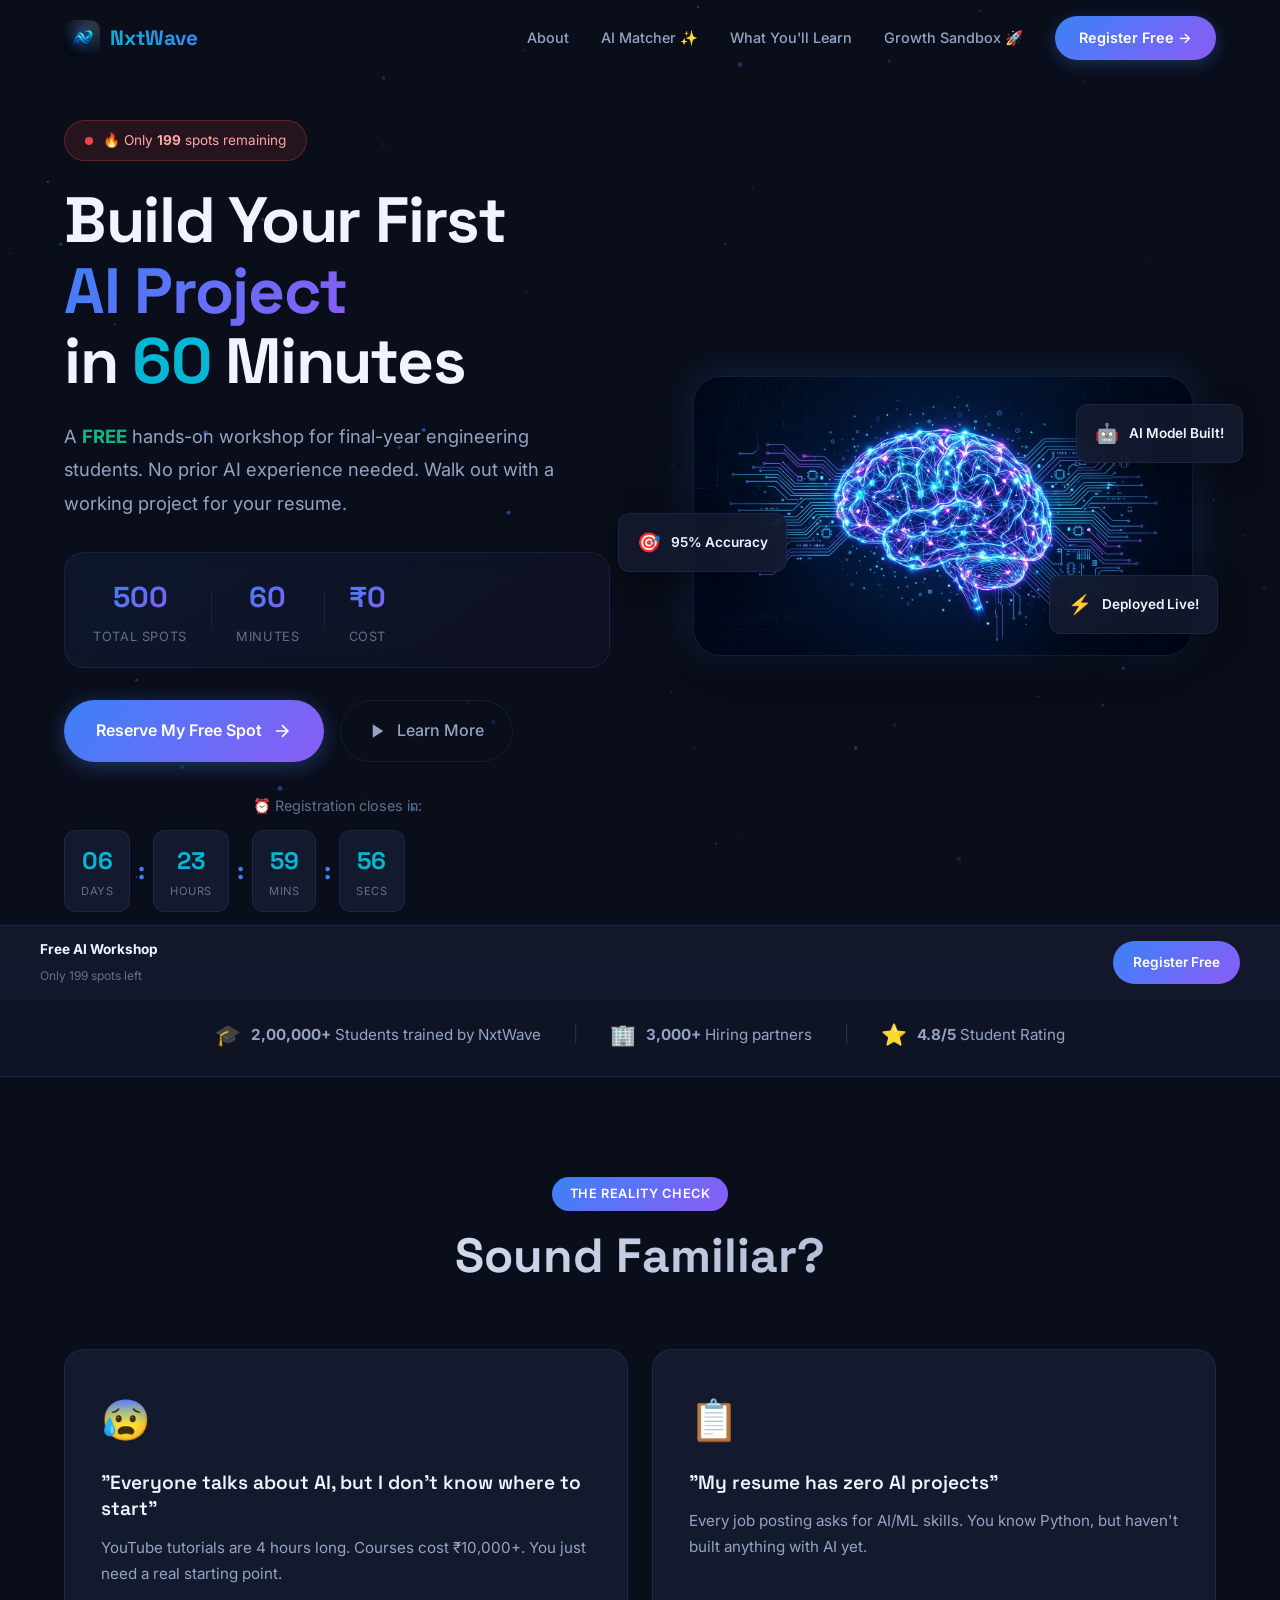
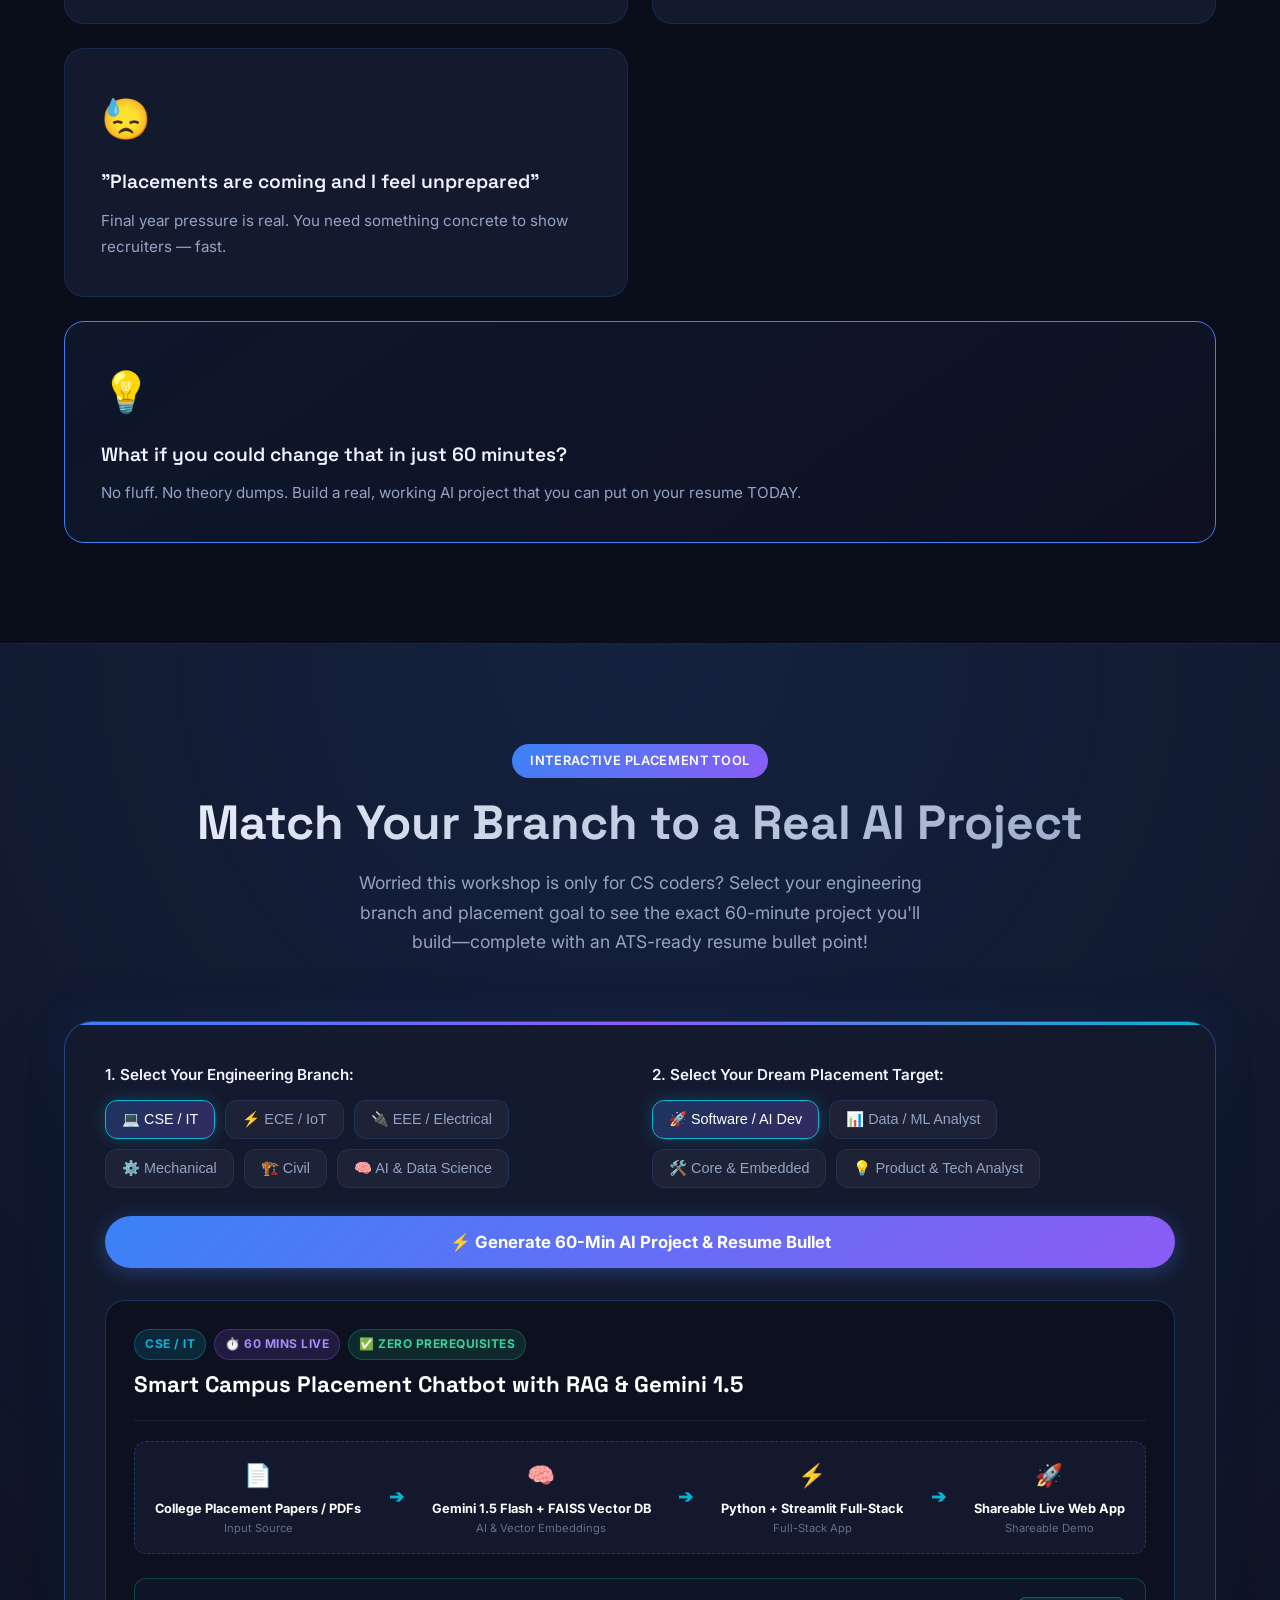
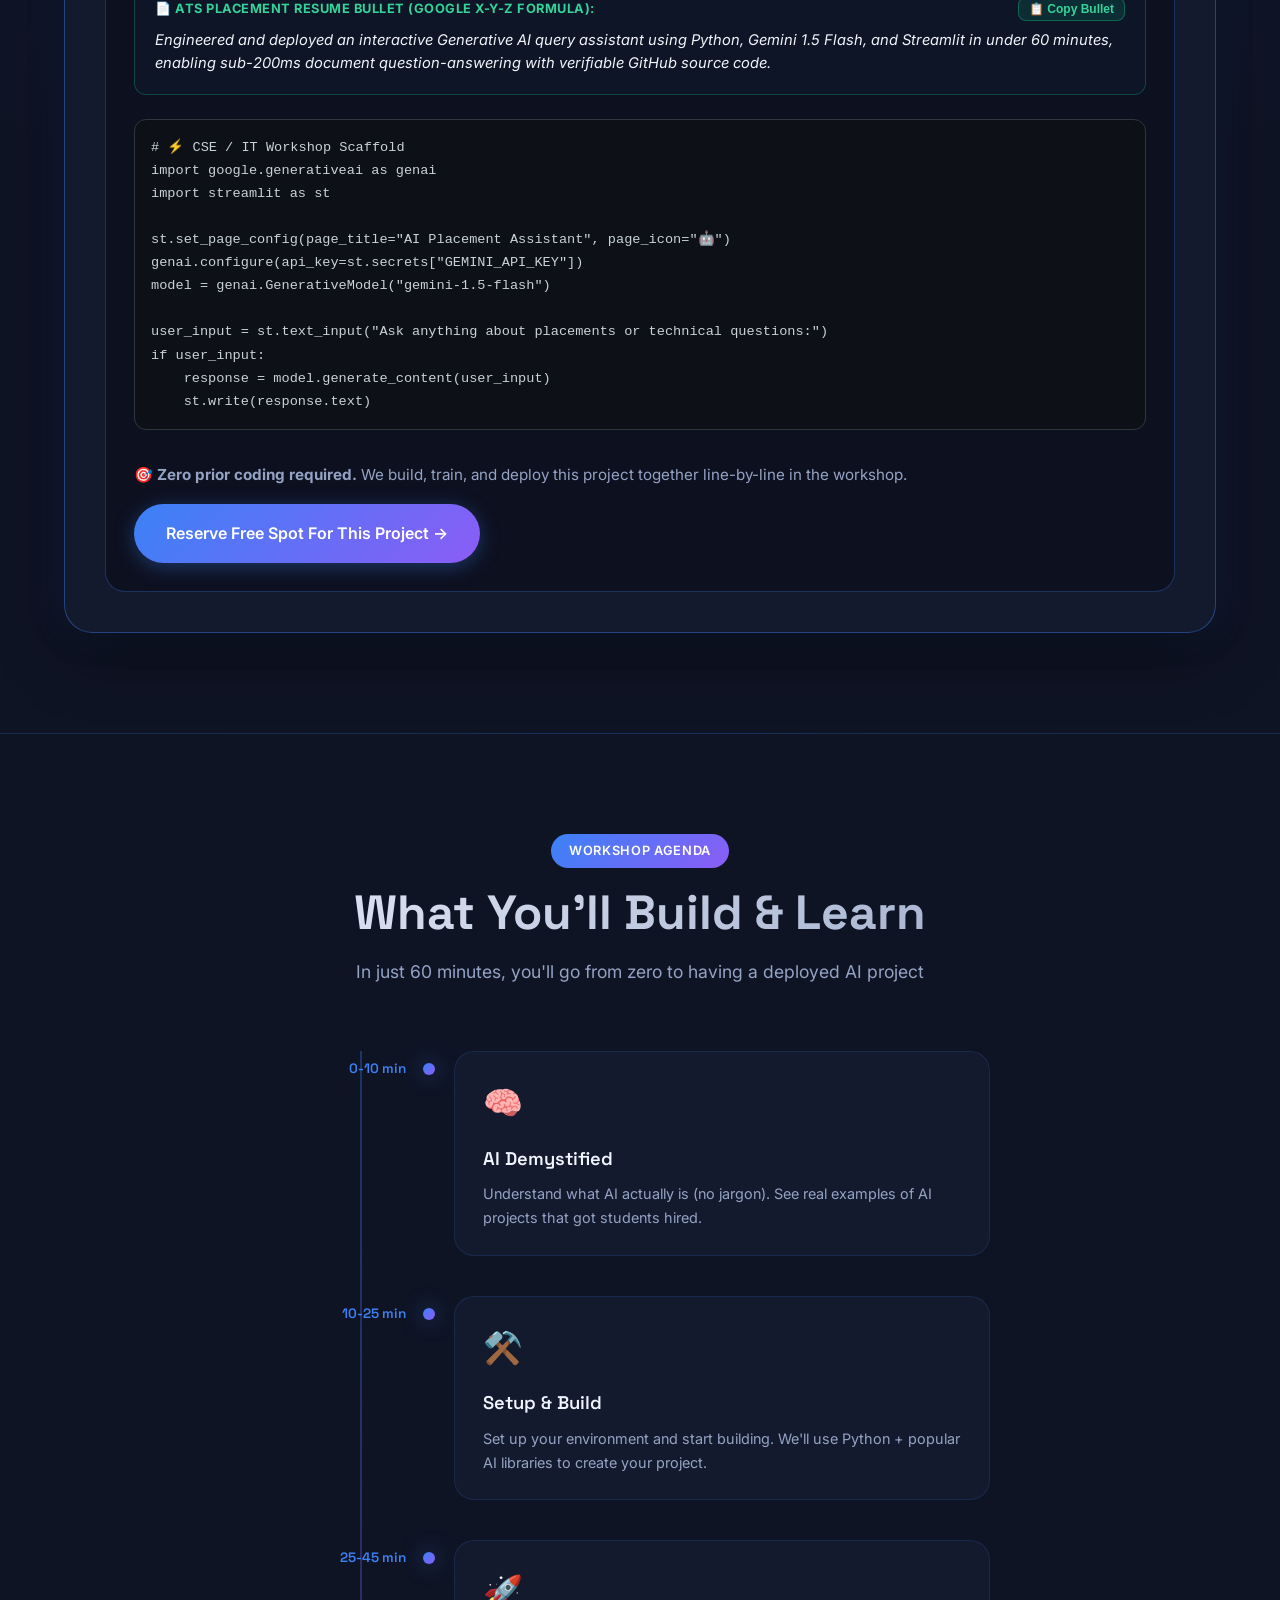
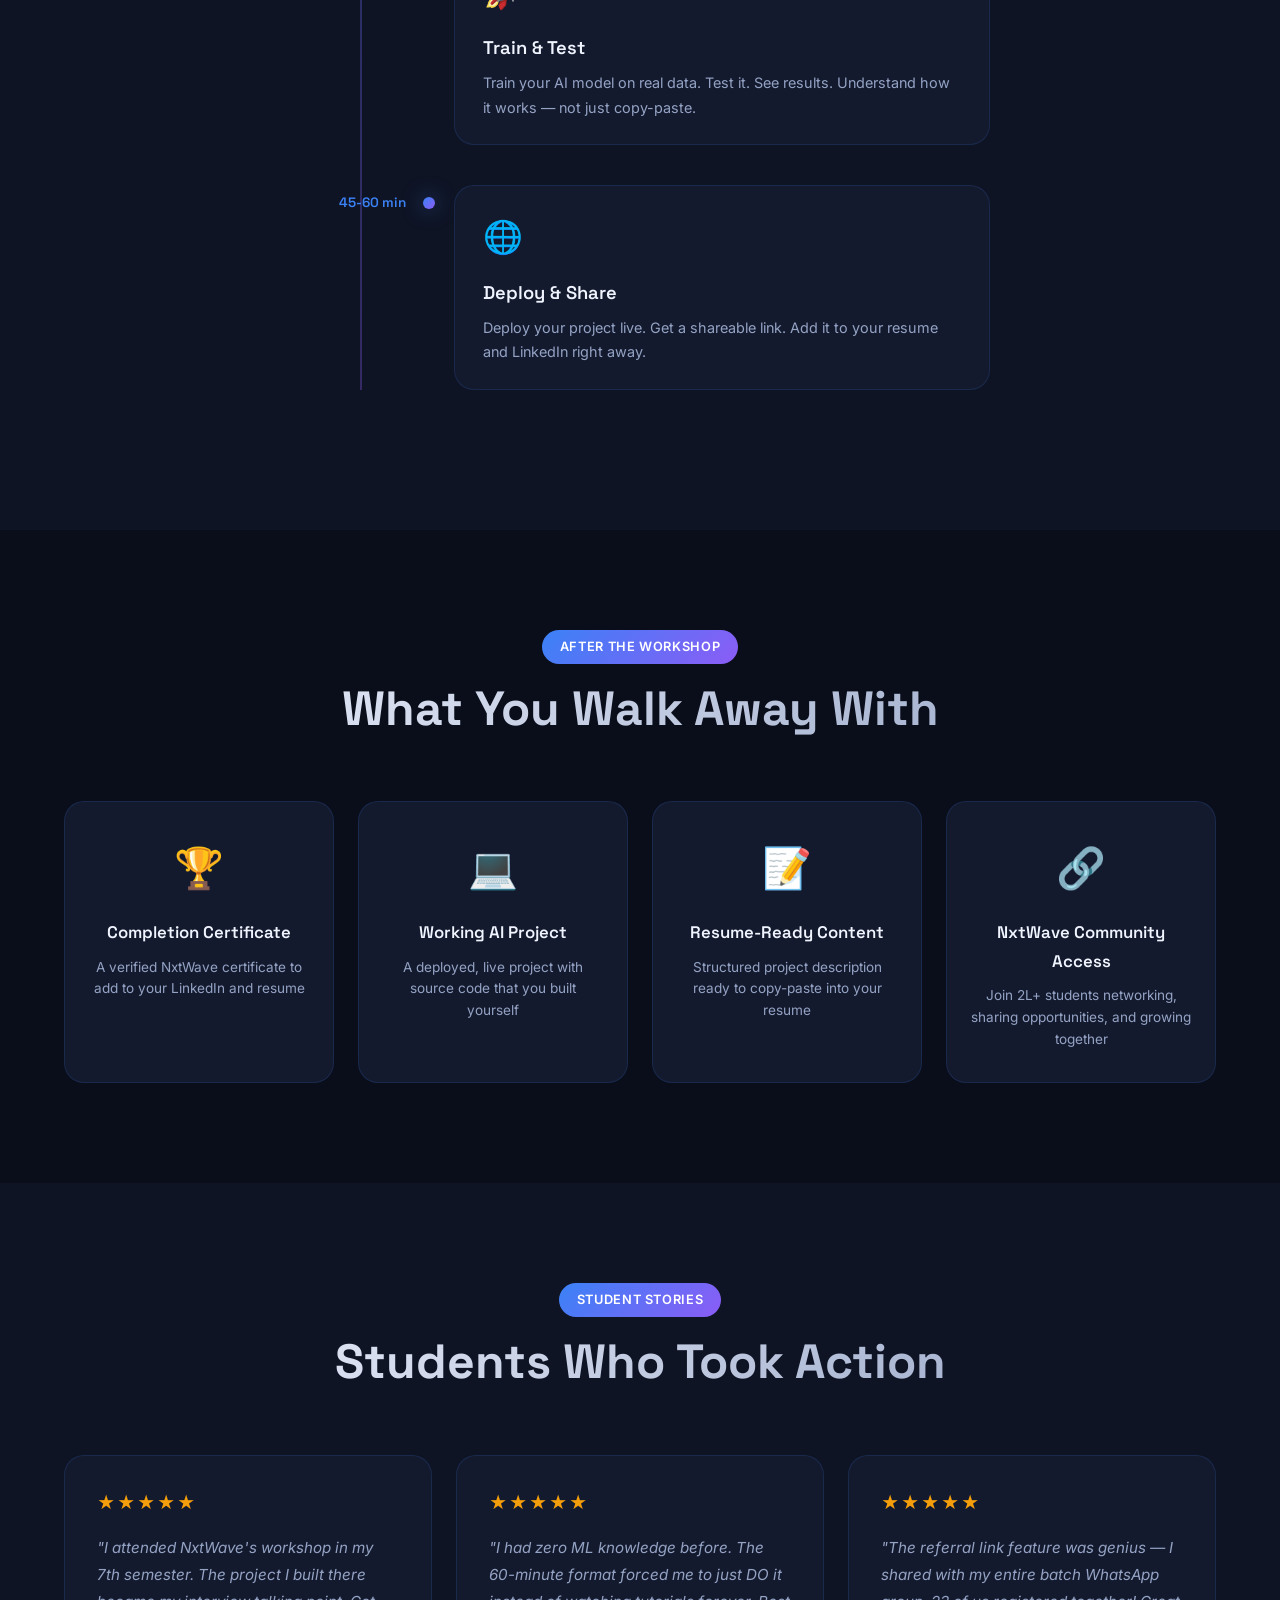
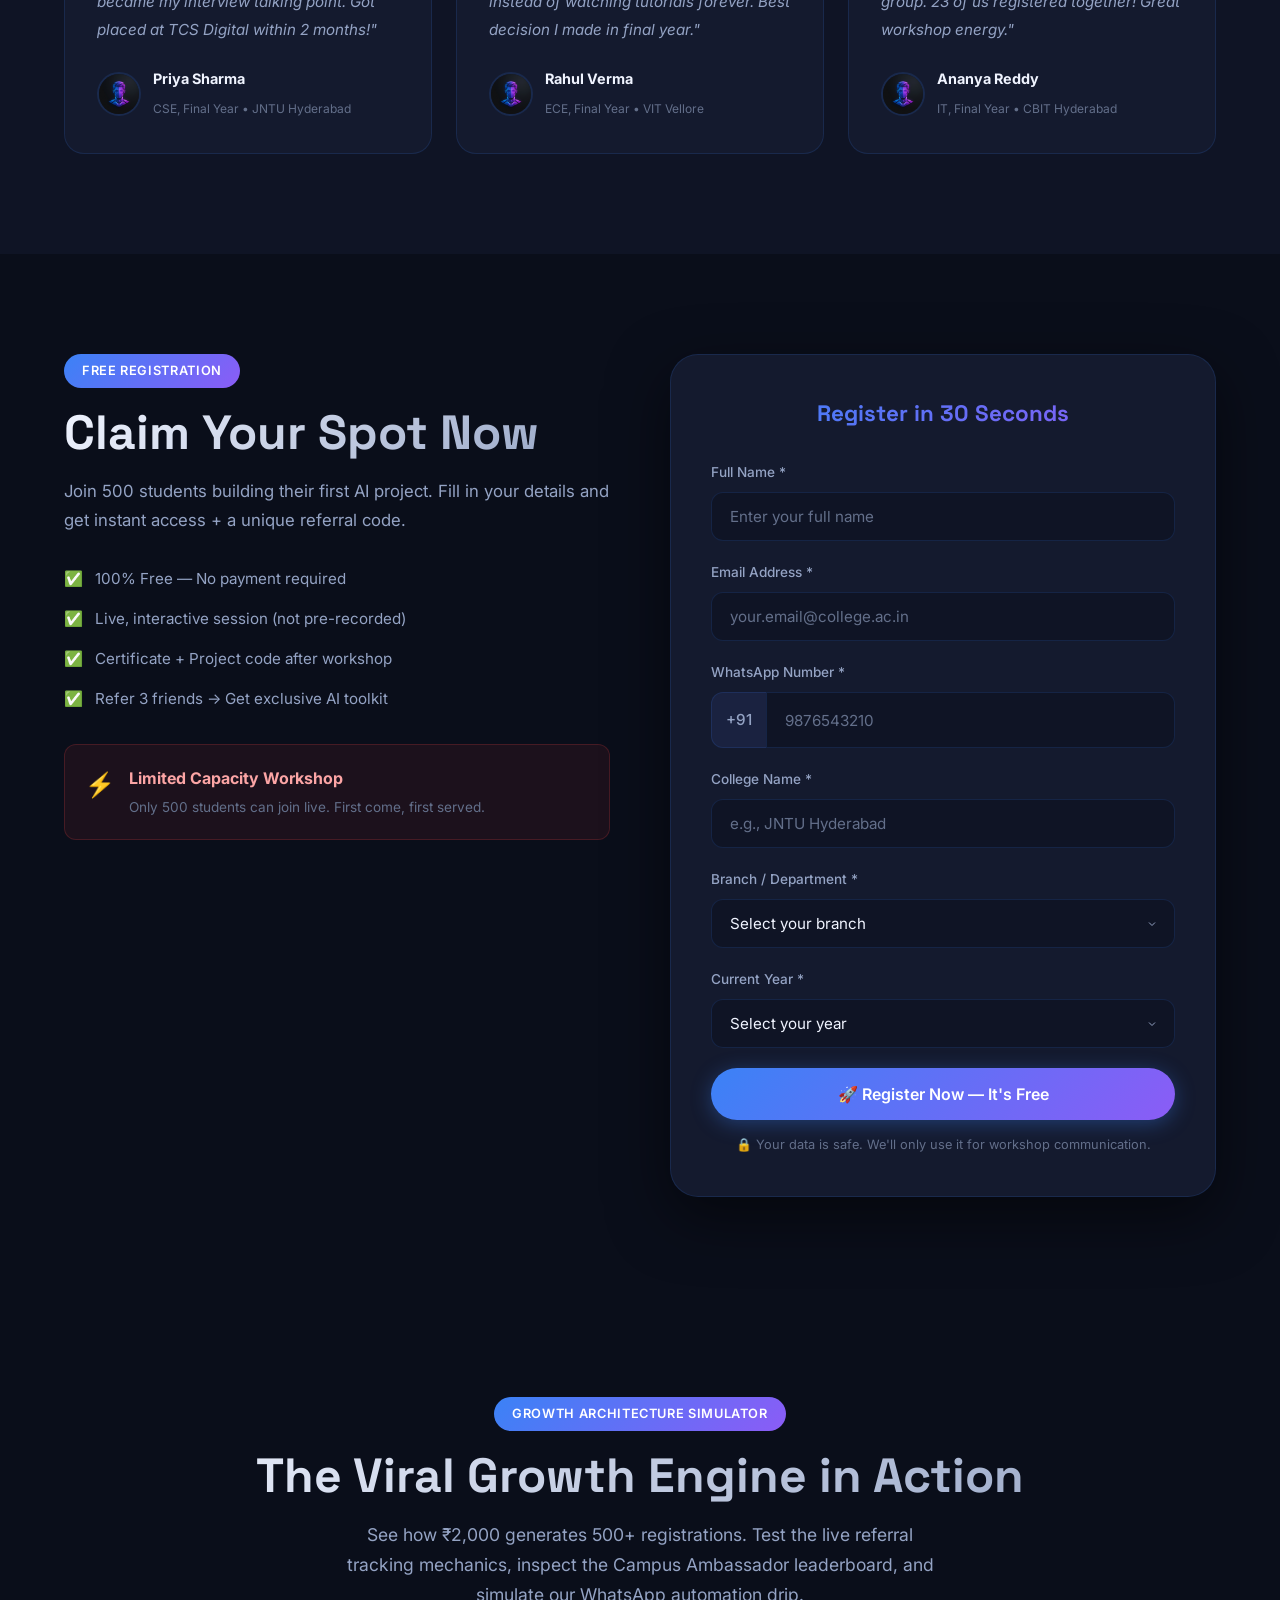
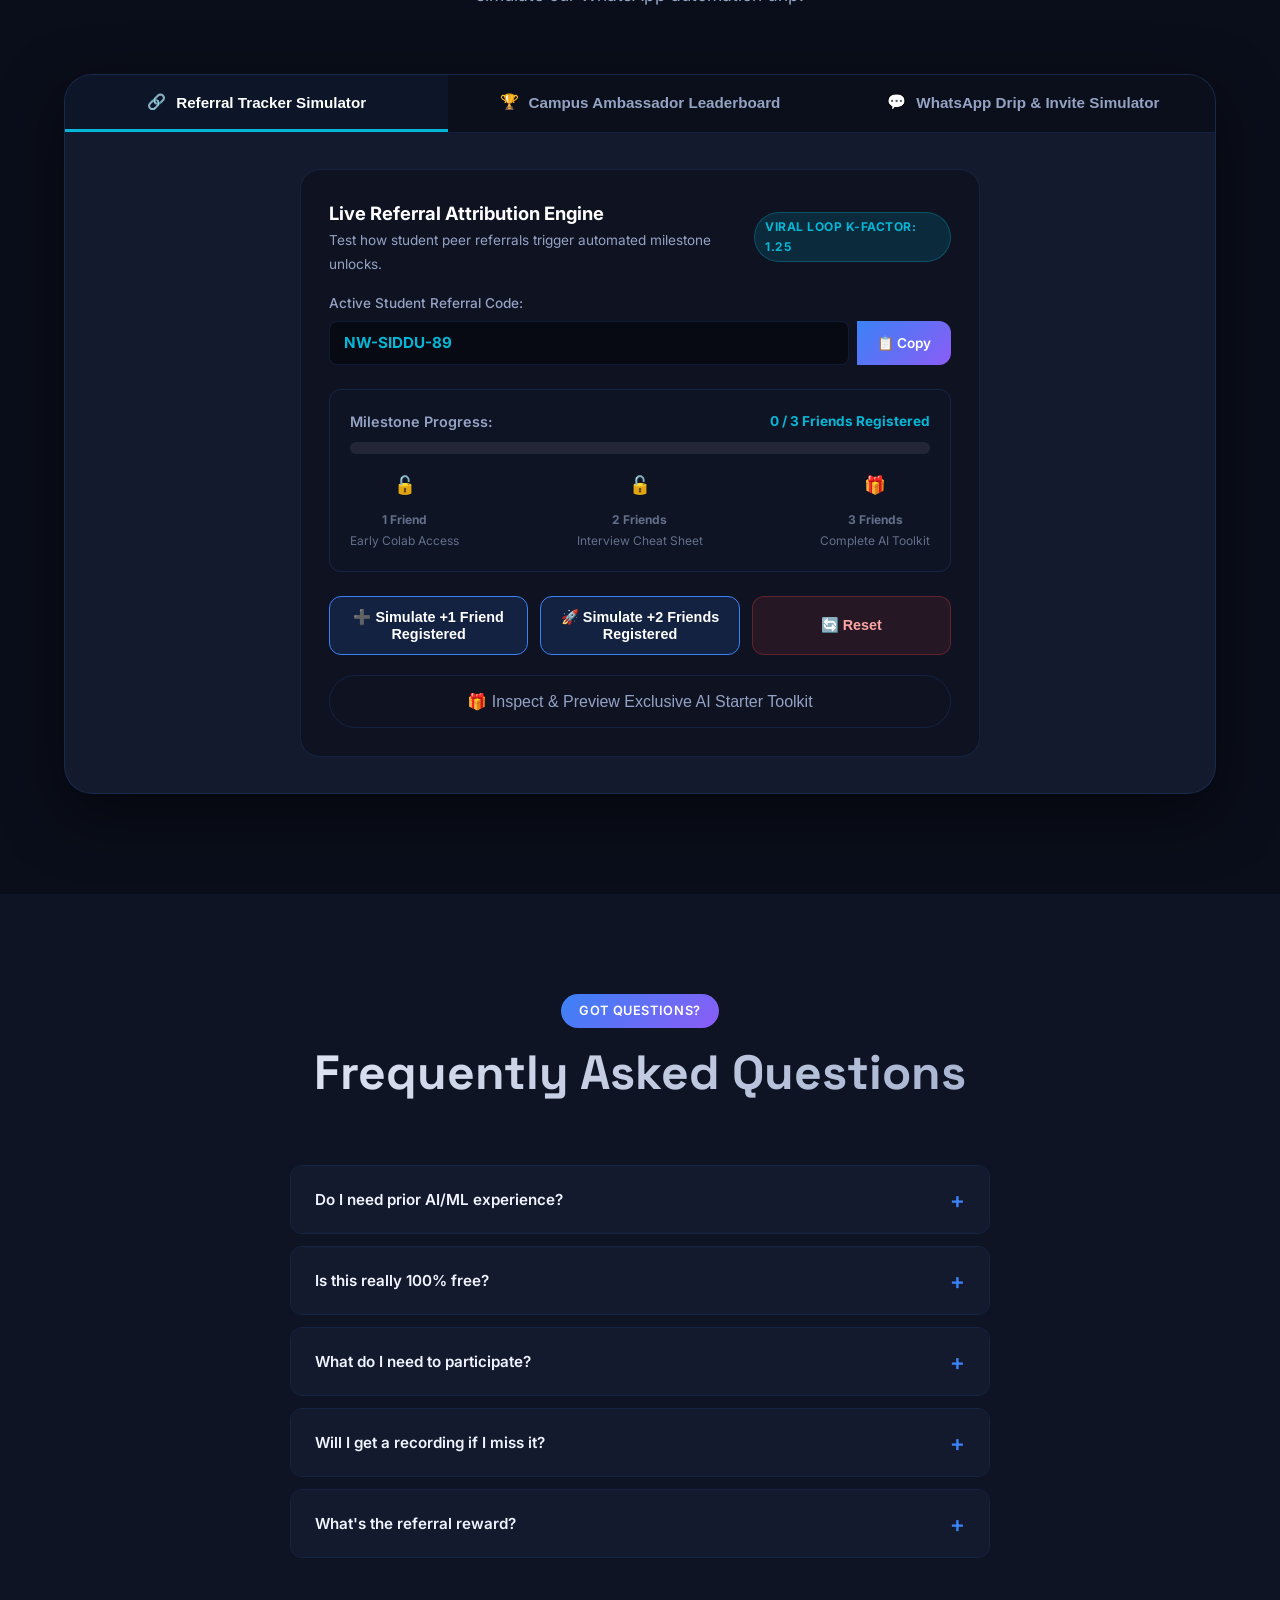
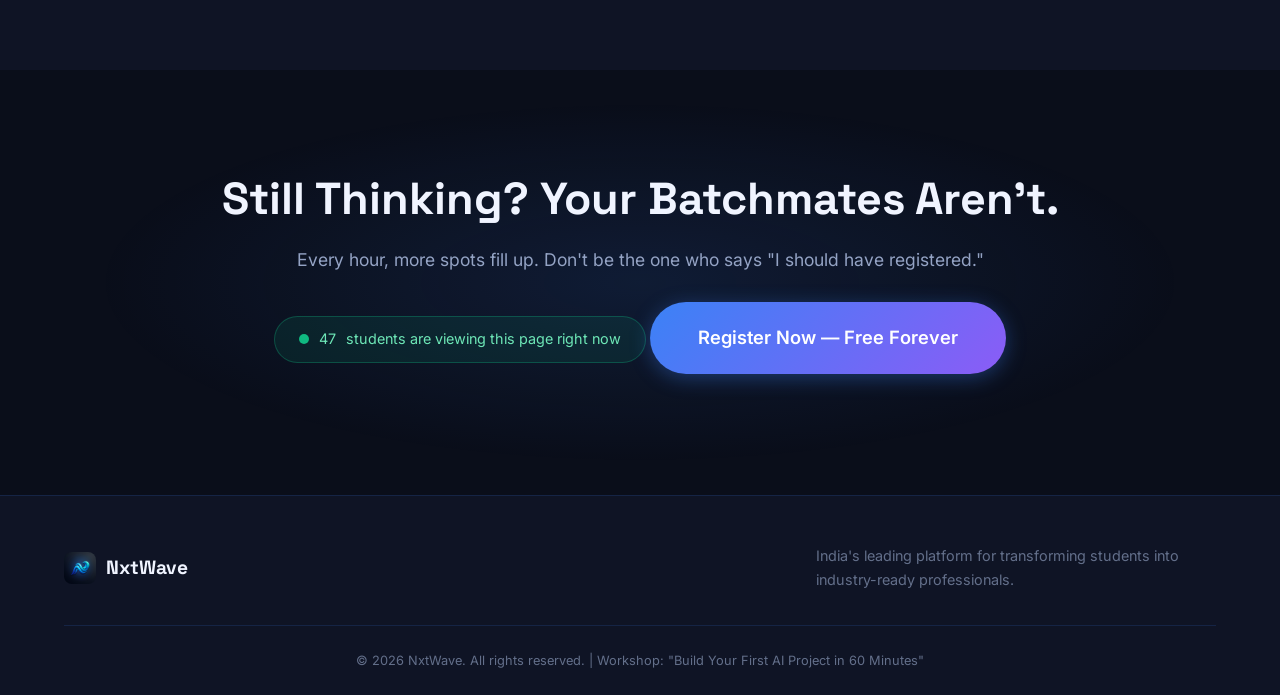
==== commit 07624c11: "feat: complete top 1% overhaul with interactive AI matcher, viral sandbox, 2-page growth PDF, and vi" ====
--- a/submission/index.html
+++ b/submission/index.html
@@ -27,8 +27,9 @@
             </div>
             <div class="nav-links">
                 <a href="#about" class="nav-link">About</a>
+                <a href="#matcher" class="nav-link">AI Matcher ✨</a>
                 <a href="#learn" class="nav-link">What You'll Learn</a>
-                <a href="#testimonials" class="nav-link">Stories</a>
+                <a href="#growth-engine" class="nav-link">Growth Sandbox 🚀</a>
                 <a href="#register" class="nav-cta">Register Free →</a>
             </div>
             <button class="mobile-menu-btn" id="mobileMenuBtn" aria-label="Toggle menu">
@@ -38,8 +39,9 @@
         <!-- Mobile Menu -->
         <div class="mobile-menu" id="mobileMenu">
             <a href="#about" class="mobile-link">About</a>
+            <a href="#matcher" class="mobile-link">AI Project Matcher ✨</a>
             <a href="#learn" class="mobile-link">What You'll Learn</a>
-            <a href="#testimonials" class="mobile-link">Stories</a>
+            <a href="#growth-engine" class="mobile-link">Growth Sandbox 🚀</a>
             <a href="#register" class="mobile-link cta">Register Free →</a>
         </div>
     </nav>
@@ -178,6 +180,123 @@
                     <div class="problem-icon">💡</div>
                     <h3>What if you could change that in just 60 minutes?</h3>
                     <p>No fluff. No theory dumps. Build a real, working AI project that you can put on your resume TODAY.</p>
+                </div>
+            </div>
+        </div>
+    </section>
+
+    <!-- Interactive AI Placement Project Matcher Section -->
+    <section class="matcher-section" id="matcher">
+        <div class="section-container">
+            <div class="section-header">
+                <span class="section-tag">Interactive Placement Tool</span>
+                <h2 class="section-title">Match Your Branch to a Real AI Project</h2>
+                <p class="section-desc">Worried this workshop is only for CS coders? Select your engineering branch and placement goal to see the exact 60-minute project you'll build—complete with an ATS-ready resume bullet point!</p>
+            </div>
+
+            <div class="matcher-card">
+                <div class="matcher-controls">
+                    <div class="control-group">
+                        <label class="control-label">1. Select Your Engineering Branch:</label>
+                        <div class="pill-grid" id="branchPills">
+                            <button type="button" class="matcher-pill active" data-branch="CSE">💻 CSE / IT</button>
+                            <button type="button" class="matcher-pill" data-branch="ECE">⚡ ECE / IoT</button>
+                            <button type="button" class="matcher-pill" data-branch="EEE">🔌 EEE / Electrical</button>
+                            <button type="button" class="matcher-pill" data-branch="ME">⚙️ Mechanical</button>
+                            <button type="button" class="matcher-pill" data-branch="CE">🏗️ Civil</button>
+                            <button type="button" class="matcher-pill" data-branch="AI/ML">🧠 AI & Data Science</button>
+                        </div>
+                    </div>
+                    <div class="control-group">
+                        <label class="control-label">2. Select Your Dream Placement Target:</label>
+                        <div class="pill-grid" id="rolePills">
+                            <button type="button" class="matcher-pill active" data-role="SWE">🚀 Software / AI Dev</button>
+                            <button type="button" class="matcher-pill" data-role="DATA">📊 Data / ML Analyst</button>
+                            <button type="button" class="matcher-pill" data-role="CORE">🛠️ Core & Embedded</button>
+                            <button type="button" class="matcher-pill" data-role="PROD">💡 Product & Tech Analyst</button>
+                        </div>
+                    </div>
+                </div>
+
+                <button type="button" class="btn-primary btn-glow btn-generate-project" id="generateProjectBtn">
+                    <span>⚡ Generate 60-Min AI Project & Resume Bullet</span>
+                </button>
+
+                <!-- Project Blueprint Result -->
+                <div class="matcher-result" id="matcherResult">
+                    <div class="result-header">
+                        <div>
+                            <div class="result-badges">
+                                <span class="badge-tag tag-cyan" id="projectBranchBadge">CSE / IT</span>
+                                <span class="badge-tag tag-purple" id="projectDurationBadge">⏱️ 60 Mins Live</span>
+                                <span class="badge-tag tag-green" id="projectLevelBadge">✅ Beginner Friendly</span>
+                            </div>
+                            <h3 class="project-title" id="projectTitle">Smart Campus Placement Chatbot with RAG & Gemini 1.5</h3>
+                        </div>
+                    </div>
+
+                    <!-- Pipeline Diagram -->
+                    <div class="pipeline-diagram">
+                        <div class="pipeline-node">
+                            <span class="node-icon">📄</span>
+                            <span class="node-title" id="nodeInput">Student Query / PDF</span>
+                            <span class="node-sub">Input Source</span>
+                        </div>
+                        <span class="pipeline-arrow">➔</span>
+                        <div class="pipeline-node">
+                            <span class="node-icon">🧠</span>
+                            <span class="node-title" id="nodeModel">Gemini 1.5 + FAISS</span>
+                            <span class="node-sub">AI & Vector Embeddings</span>
+                        </div>
+                        <span class="pipeline-arrow">➔</span>
+                        <div class="pipeline-node">
+                            <span class="node-icon">⚡</span>
+                            <span class="node-title" id="nodeFramework">Python + Streamlit</span>
+                            <span class="node-sub">Full-Stack App</span>
+                        </div>
+                        <span class="pipeline-arrow">➔</span>
+                        <div class="pipeline-node">
+                            <span class="node-icon">🚀</span>
+                            <span class="node-title" id="nodeDeploy">Live Web URL</span>
+                            <span class="node-sub">Shareable Demo</span>
+                        </div>
+                    </div>
+
+                    <!-- ATS Resume Bullet Container -->
+                    <div class="resume-bullet-container">
+                        <div class="resume-header">
+                            <span class="resume-label">📄 ATS Placement Resume Bullet (Google X-Y-Z Formula):</span>
+                            <button type="button" class="btn-copy-bullet" id="copyBulletBtn">📋 Copy Bullet</button>
+                        </div>
+                        <p class="resume-bullet-text" id="resumeBulletText">
+                            "Engineered and deployed a full-stack Generative AI query assistant using Python, Gemini 1.5 Flash, and Streamlit in under 60 minutes, enabling sub-200ms document question-answering with verifiable GitHub source code."
+                        </p>
+                    </div>
+
+                    <!-- Quick Code Scaffold -->
+                    <div class="code-snippet-box">
+                        <pre><code id="codeSnippetContent"># ⚡ 60-Minute Workshop Scaffold
+import google.generativeai as genai
+import streamlit as st
+
+st.set_page_config(page_title="AI Placement Assistant", page_icon="🤖")
+genai.configure(api_key=st.secrets["GEMINI_API_KEY"])
+model = genai.GenerativeModel("gemini-1.5-flash")
+
+user_input = st.text_input("Ask anything about placements or technical questions:")
+if user_input:
+    response = model.generate_content(user_input)
+    st.write(response.text)</code></pre>
+                    </div>
+
+                    <div class="matcher-cta-bar">
+                        <p style="color: var(--text-secondary); font-size: 0.95rem;">
+                            🎯 <strong>Zero prior coding required.</strong> We build, train, and deploy this project together line-by-line in the workshop.
+                        </p>
+                        <a href="#register" class="btn-primary btn-glow" id="matchRegisterCta">
+                            <span>Reserve Free Spot For This Project →</span>
+                        </a>
+                    </div>
                 </div>
             </div>
         </div>
@@ -489,6 +608,229 @@
         </div>
     </section>
 
+    <!-- Growth Sandbox: Viral Loops, Ambassador Leaderboard & WhatsApp Flow -->
+    <section class="sandbox-section" id="growth-engine">
+        <div class="section-container">
+            <div class="section-header">
+                <span class="section-tag">Growth Architecture Simulator</span>
+                <h2 class="section-title">The Viral Growth Engine in Action</h2>
+                <p class="section-desc">See how ₹2,000 generates 500+ registrations. Test the live referral tracking mechanics, inspect the Campus Ambassador leaderboard, and simulate our WhatsApp automation drip.</p>
+            </div>
+
+            <div class="sandbox-container">
+                <div class="sandbox-nav">
+                    <button type="button" class="sandbox-tab active" data-tab="tab-referral">
+                        <span>🔗</span>
+                        <span>Referral Tracker Simulator</span>
+                    </button>
+                    <button type="button" class="sandbox-tab" data-tab="tab-ambassador">
+                        <span>🏆</span>
+                        <span>Campus Ambassador Leaderboard</span>
+                    </button>
+                    <button type="button" class="sandbox-tab" data-tab="tab-whatsapp">
+                        <span>💬</span>
+                        <span>WhatsApp Drip & Invite Simulator</span>
+                    </button>
+                </div>
+
+                <!-- Panel 1: Live Referral Tracker -->
+                <div class="sandbox-panel active" id="tab-referral">
+                    <div class="tracker-box">
+                        <div style="display:flex; justify-content:space-between; align-items:center; margin-bottom:16px;">
+                            <div>
+                                <h3 style="font-size:1.15rem; color:#fff;">Live Referral Attribution Engine</h3>
+                                <p style="font-size:0.85rem; color:var(--text-secondary);">Test how student peer referrals trigger automated milestone unlocks.</p>
+                            </div>
+                            <span class="badge-tag tag-cyan">Viral Loop K-Factor: 1.25</span>
+                        </div>
+
+                        <div class="form-group" style="margin-bottom:16px;">
+                            <label style="font-size:0.85rem; color:var(--text-secondary); margin-bottom:6px; display:block;">Active Student Referral Code:</label>
+                            <div style="display:flex; gap:8px;">
+                                <input type="text" id="simReferralCode" class="referral-input" value="NW-SIDDU-89" readonly style="background:rgba(0,0,0,0.4); border:1px solid var(--border-color); color:var(--accent-cyan); font-weight:700; padding:10px 14px; border-radius:var(--radius-sm); width:100%;">
+                                <button type="button" class="btn-copy" id="simCopyBtn" onclick="copySimCode()">📋 Copy</button>
+                            </div>
+                        </div>
+
+                        <div class="referral-progress" style="margin:24px 0;">
+                            <div class="progress-header" style="display:flex; justify-content:space-between; margin-bottom:8px;">
+                                <span style="font-weight:600; font-size:0.9rem;">Milestone Progress:</span>
+                                <strong id="simCounterText" style="color:var(--accent-cyan);">0 / 3 Friends Registered</strong>
+                            </div>
+                            <div class="progress-bar" style="background:rgba(255,255,255,0.08); height:12px; border-radius:999px; overflow:hidden;">
+                                <div class="progress-fill" id="simProgressFill" style="width: 0%; height:100%; background:var(--gradient-glow); transition:width 0.4s ease;"></div>
+                            </div>
+                            <div class="progress-milestones" style="display:flex; justify-content:space-between; margin-top:14px;">
+                                <div class="milestone" id="simMilestone1" style="text-align:center; font-size:0.75rem; color:var(--text-muted);">
+                                    <span style="display:block; font-size:1.1rem; margin-bottom:2px;">🔓</span>
+                                    <span><strong>1 Friend</strong><br>Early Colab Access</span>
+                                </div>
+                                <div class="milestone" id="simMilestone2" style="text-align:center; font-size:0.75rem; color:var(--text-muted);">
+                                    <span style="display:block; font-size:1.1rem; margin-bottom:2px;">🔓</span>
+                                    <span><strong>2 Friends</strong><br>Interview Cheat Sheet</span>
+                                </div>
+                                <div class="milestone" id="simMilestone3" style="text-align:center; font-size:0.75rem; color:var(--text-muted);">
+                                    <span style="display:block; font-size:1.1rem; margin-bottom:2px;">🎁</span>
+                                    <span><strong>3 Friends</strong><br>Complete AI Toolkit</span>
+                                </div>
+                            </div>
+                        </div>
+
+                        <div class="simulator-controls">
+                            <button type="button" class="btn-sim" id="btnSimPlusOne">
+                                <span>➕ Simulate +1 Friend Registered</span>
+                            </button>
+                            <button type="button" class="btn-sim" id="btnSimPlusTwo">
+                                <span>🚀 Simulate +2 Friends Registered</span>
+                            </button>
+                            <button type="button" class="btn-sim btn-sim-reset" id="btnSimReset">
+                                <span>🔄 Reset</span>
+                            </button>
+                        </div>
+
+                        <div style="margin-top:20px; text-align:center;">
+                            <button type="button" class="btn-secondary" id="btnViewToolkit" style="width:100%; justify-content:center;">
+                                <span>🎁 Inspect & Preview Exclusive AI Starter Toolkit</span>
+                            </button>
+                        </div>
+                    </div>
+                </div>
+
+                <!-- Panel 2: Campus Ambassador Leaderboard -->
+                <div class="sandbox-panel" id="tab-ambassador">
+                    <div style="display:flex; justify-content:space-between; align-items:center; flex-wrap:wrap; gap:12px; margin-bottom:16px;">
+                        <div>
+                            <h3 style="font-size:1.15rem; color:#fff;">Live Campus Ambassador Leaderboard</h3>
+                            <p style="font-size:0.85rem; color:var(--text-secondary);">10 Campus Leads × ₹150 Data Grant (Total: ₹1,500) Driving 150+ Verified Signups.</p>
+                        </div>
+                        <span class="badge-tag tag-green">Target: 150 Registrations (30%)</span>
+                    </div>
+
+                    <div style="overflow-x:auto;">
+                        <table class="leaderboard-table">
+                            <thead>
+                                <tr>
+                                    <th>Rank</th>
+                                    <th>Ambassador Lead</th>
+                                    <th>Institution</th>
+                                    <th>Branch</th>
+                                    <th>Verified Signups</th>
+                                    <th>Viral K-Factor</th>
+                                    <th>Incentive Status</th>
+                                </tr>
+                            </thead>
+                            <tbody>
+                                <tr>
+                                    <td><span class="rank-badge rank-1">1</span></td>
+                                    <td><strong>Siddharth K.</strong></td>
+                                    <td>JNTU Hyderabad</td>
+                                    <td>CSE (4th Yr)</td>
+                                    <td><strong style="color:var(--accent-cyan); font-size:1rem;">26</strong> / 20</td>
+                                    <td>1.45x</td>
+                                    <td><span class="badge-tag tag-green">₹150 Paid + NxtWave LOR 🎖️</span></td>
+                                </tr>
+                                <tr>
+                                    <td><span class="rank-badge rank-2">2</span></td>
+                                    <td><strong>Priya Sharma</strong></td>
+                                    <td>VIT Vellore</td>
+                                    <td>ECE (4th Yr)</td>
+                                    <td><strong style="color:var(--accent-cyan); font-size:1rem;">22</strong> / 20</td>
+                                    <td>1.32x</td>
+                                    <td><span class="badge-tag tag-green">₹150 Paid + NxtWave LOR 🎖️</span></td>
+                                </tr>
+                                <tr>
+                                    <td><span class="rank-badge rank-3">3</span></td>
+                                    <td><strong>Rahul Verma</strong></td>
+                                    <td>SRM Chennai</td>
+                                    <td>IT (4th Yr)</td>
+                                    <td><strong style="color:var(--accent-cyan); font-size:1rem;">19</strong> / 20</td>
+                                    <td>1.28x</td>
+                                    <td><span class="badge-tag tag-cyan">₹150 Eligible</span></td>
+                                </tr>
+                                <tr>
+                                    <td><span class="rank-badge rank-other">4</span></td>
+                                    <td><strong>Ananya Reddy</strong></td>
+                                    <td>CBIT Hyderabad</td>
+                                    <td>AI & DS (4th Yr)</td>
+                                    <td><strong style="color:#fff;">18</strong> / 20</td>
+                                    <td>1.30x</td>
+                                    <td><span class="badge-tag tag-cyan">₹150 Eligible</span></td>
+                                </tr>
+                                <tr>
+                                    <td><span class="rank-badge rank-other">5</span></td>
+                                    <td><strong>Karthik M.</strong></td>
+                                    <td>NIT Warangal</td>
+                                    <td>EEE (4th Yr)</td>
+                                    <td><strong style="color:#fff;">17</strong> / 20</td>
+                                    <td>1.15x</td>
+                                    <td><span class="badge-tag tag-cyan">₹150 Eligible</span></td>
+                                </tr>
+                                <tr>
+                                    <td><span class="rank-badge rank-other">6</span></td>
+                                    <td><strong>Divya Nair</strong></td>
+                                    <td>DTU Delhi</td>
+                                    <td>CSE (4th Yr)</td>
+                                    <td><strong style="color:#fff;">15</strong> / 20</td>
+                                    <td>1.20x</td>
+                                    <td><span class="badge-tag tag-cyan">₹150 Eligible</span></td>
+                                </tr>
+                                <tr>
+                                    <td><span class="rank-badge rank-other">7</span></td>
+                                    <td><strong>Aditya Pratap</strong></td>
+                                    <td>NSUT Delhi</td>
+                                    <td>Mechanical (4th Yr)</td>
+                                    <td><strong style="color:#fff;">14</strong> / 20</td>
+                                    <td>1.05x</td>
+                                    <td><span class="badge-tag tag-purple">Active Sprint</span></td>
+                                </tr>
+                                <tr>
+                                    <td><span class="rank-badge rank-other">8</span></td>
+                                    <td><strong>Sneha Teja</strong></td>
+                                    <td>IIIT Hyderabad</td>
+                                    <td>CSE (4th Yr)</td>
+                                    <td><strong style="color:#fff;">12</strong> / 20</td>
+                                    <td>1.10x</td>
+                                    <td><span class="badge-tag tag-purple">Active Sprint</span></td>
+                                </tr>
+                            </tbody>
+                        </table>
+                    </div>
+                </div>
+
+                <!-- Panel 3: WhatsApp Drip & Invite Simulator -->
+                <div class="sandbox-panel" id="tab-whatsapp">
+                    <div style="text-align:center; max-width:600px; margin:0 auto 20px auto;">
+                        <h3 style="font-size:1.15rem; color:#fff;">Interactive WhatsApp Automation Flow</h3>
+                        <p style="font-size:0.85rem; color:var(--text-secondary);">Students ignore email. WhatsApp automation provides instant ticket delivery, peer viral forwarding, and high live show-up rates.</p>
+                        
+                        <div class="wa-step-toggles">
+                            <button type="button" class="btn-wa-step active" data-step="1">1. Instant Ticket & QR Pass</button>
+                            <button type="button" class="btn-wa-step" data-step="2">2. Viral Group Invite Card</button>
+                            <button type="button" class="btn-wa-step" data-step="3">3. 1-Hour Urgency Ping</button>
+                        </div>
+                    </div>
+
+                    <div class="phone-mockup-wrapper">
+                        <div class="phone-mockup">
+                            <div class="phone-screen">
+                                <div class="wa-header">
+                                    <div class="wa-avatar">🤖</div>
+                                    <div class="wa-info">
+                                        <h4>NxtWave AI Workshop</h4>
+                                        <span>Official Verified Bot • Online</span>
+                                    </div>
+                                </div>
+                                <div class="wa-chat-body" id="waChatBody">
+                                    <!-- Dynamic chat messages injected via JS -->
+                                </div>
+                            </div>
+                        </div>
+                    </div>
+                </div>
+            </div>
+        </div>
+    </section>
+
     <!-- FAQ Section -->
     <section class="faq-section" id="faq">
         <div class="section-container">
@@ -590,6 +932,66 @@
         </div>
     </div>
 
+    <!-- Exclusive AI Starter Toolkit Modal (Unlocked at 3 Referrals) -->
+    <div class="toolkit-modal-overlay" id="toolkitModal">
+        <div class="toolkit-modal-content">
+            <button type="button" class="modal-close-btn" id="closeToolkitModal">&times;</button>
+            <div style="text-align:center; margin-bottom:20px;">
+                <span class="badge-tag tag-green">🎉 Unlocked Milestone Reward</span>
+                <h3 style="font-size:1.4rem; color:#fff; margin-top:8px;">Exclusive AI Placement Starter Toolkit</h3>
+                <p style="font-size:0.85rem; color:var(--text-secondary);">Curated for Final-Year Students • ₹0 Delivery Cost • 100% Placement Utility</p>
+            </div>
+
+            <div style="display:flex; flex-direction:column; gap:16px;">
+                <div style="background:rgba(255,255,255,0.03); border:1px solid rgba(59,130,246,0.25); border-radius:var(--radius-md); padding:16px;">
+                    <div style="display:flex; align-items:center; gap:8px; margin-bottom:6px;">
+                        <span style="font-size:1.2rem;">📘</span>
+                        <strong style="color:var(--accent-cyan); font-size:0.95rem;">1. Top 20 GenAI Placement Q&A Guide</strong>
+                    </div>
+                    <p style="font-size:0.82rem; color:var(--text-secondary); line-height:1.5;">
+                        Model answers to questions top recruiters ask: RAG architecture, Vector DB indexing, context window bottlenecks, and hallucinations.
+                    </p>
+                </div>
+
+                <div style="background:rgba(255,255,255,0.03); border:1px solid rgba(59,130,246,0.25); border-radius:var(--radius-md); padding:16px;">
+                    <div style="display:flex; align-items:center; gap:8px; margin-bottom:6px;">
+                        <span style="font-size:1.2rem;">⚡</span>
+                        <strong style="color:var(--accent-purple); font-size:0.95rem;">2. Developer Prompt Engineering Cheat Sheet</strong>
+                    </div>
+                    <p style="font-size:0.82rem; color:var(--text-secondary); line-height:1.5;">
+                        50+ battle-tested system prompts for automating unit tests, bug fixes, SQL schemas, and FastAPI boilerplate.
+                    </p>
+                </div>
+
+                <div style="background:rgba(255,255,255,0.03); border:1px solid rgba(59,130,246,0.25); border-radius:var(--radius-md); padding:16px;">
+                    <div style="display:flex; align-items:center; gap:8px; margin-bottom:6px;">
+                        <span style="font-size:1.2rem;">📄</span>
+                        <strong style="color:var(--accent-green); font-size:0.95rem;">3. ATS-Optimized AI Resume Blueprint</strong>
+                    </div>
+                    <p style="font-size:0.82rem; color:var(--text-secondary); line-height:1.5;">
+                        Google X-Y-Z formatted bullet points for AI projects that pass through campus hiring applicant tracking systems without getting filtered.
+                    </p>
+                </div>
+
+                <div style="background:rgba(255,255,255,0.03); border:1px solid rgba(59,130,246,0.25); border-radius:var(--radius-md); padding:16px;">
+                    <div style="display:flex; align-items:center; gap:8px; margin-bottom:6px;">
+                        <span style="font-size:1.2rem;">💻</span>
+                        <strong style="color:var(--accent-orange); font-size:0.95rem;">4. Workshop Google Colab Starter Repo</strong>
+                    </div>
+                    <p style="font-size:0.82rem; color:var(--text-secondary); line-height:1.5;">
+                        Ready-to-run Jupyter / Colab environment with Gemini API keys, Streamlit web deployment scripts, and sample datasets.
+                    </p>
+                </div>
+            </div>
+
+            <div style="margin-top:24px; text-align:center;">
+                <button type="button" class="btn-primary btn-glow btn-full" onclick="alert('Toolkit unlocked! Download link will be sent to your verified WhatsApp upon 3 referrals.')">
+                    <span>📥 Download Toolkit Package (.PDF)</span>
+                </button>
+            </div>
+        </div>
+    </div>
+
     <!-- Toast Notifications -->
     <div class="toast-container" id="toastContainer"></div>
 
--- a/submission/styles.css
+++ b/submission/styles.css
@@ -1780,3 +1780,583 @@
         font-size: 1.4rem;
     }
 }
+
+/* ====================================================
+   INTERACTIVE COMPONENT 1: AI PLACEMENT PROJECT MATCHER
+   ==================================================== */
+.matcher-section {
+    padding: 100px 0;
+    background: radial-gradient(circle at 50% 0%, rgba(59, 130, 246, 0.12) 0%, transparent 70%), var(--bg-secondary);
+    position: relative;
+    border-top: 1px solid var(--border-color);
+    border-bottom: 1px solid var(--border-color);
+}
+
+.matcher-card {
+    background: var(--bg-card);
+    border: 1px solid var(--border-glow);
+    border-radius: var(--radius-xl);
+    padding: 40px;
+    box-shadow: var(--shadow-lg), 0 0 40px rgba(59, 130, 246, 0.15);
+    margin-top: 36px;
+    position: relative;
+    overflow: hidden;
+}
+
+.matcher-card::before {
+    content: '';
+    position: absolute;
+    top: 0;
+    left: 0;
+    right: 0;
+    height: 3px;
+    background: var(--gradient-glow);
+}
+
+.matcher-controls {
+    display: grid;
+    grid-template-columns: 1fr 1fr;
+    gap: 24px;
+    margin-bottom: 28px;
+}
+
+.control-label {
+    display: block;
+    font-size: 0.95rem;
+    font-weight: 600;
+    color: var(--text-primary);
+    margin-bottom: 12px;
+}
+
+.pill-grid {
+    display: flex;
+    flex-wrap: wrap;
+    gap: 10px;
+}
+
+.matcher-pill {
+    background: rgba(255, 255, 255, 0.04);
+    border: 1px solid var(--border-color);
+    border-radius: var(--radius-md);
+    padding: 10px 16px;
+    color: var(--text-secondary);
+    font-size: 0.9rem;
+    font-weight: 500;
+    cursor: pointer;
+    transition: var(--transition-fast);
+    display: inline-flex;
+    align-items: center;
+    gap: 8px;
+}
+
+.matcher-pill:hover {
+    background: rgba(59, 130, 246, 0.12);
+    border-color: var(--accent-blue);
+    color: #fff;
+    transform: translateY(-1px);
+}
+
+.matcher-pill.active {
+    background: linear-gradient(135deg, rgba(59, 130, 246, 0.25), rgba(139, 92, 246, 0.25));
+    border-color: var(--accent-cyan);
+    color: #fff;
+    box-shadow: 0 0 15px rgba(6, 182, 212, 0.25);
+}
+
+.btn-generate-project {
+    width: 100%;
+    margin-top: 8px;
+    padding: 16px;
+    font-size: 1.05rem;
+    font-weight: 700;
+    display: flex;
+    justify-content: center;
+    align-items: center;
+    gap: 10px;
+}
+
+/* Matcher Result Box */
+.matcher-result {
+    margin-top: 32px;
+    padding: 28px;
+    background: rgba(10, 14, 26, 0.7);
+    border: 1px solid rgba(59, 130, 246, 0.3);
+    border-radius: var(--radius-lg);
+    animation: fadeIn 0.4s ease-out;
+}
+
+.result-header {
+    display: flex;
+    justify-content: space-between;
+    align-items: flex-start;
+    flex-wrap: wrap;
+    gap: 16px;
+    margin-bottom: 20px;
+    border-bottom: 1px solid rgba(255, 255, 255, 0.08);
+    padding-bottom: 16px;
+}
+
+.result-badges {
+    display: flex;
+    gap: 8px;
+    flex-wrap: wrap;
+}
+
+.badge-tag {
+    font-size: 0.75rem;
+    font-weight: 700;
+    padding: 4px 10px;
+    border-radius: 999px;
+    text-transform: uppercase;
+    letter-spacing: 0.5px;
+}
+
+.tag-cyan { background: rgba(6, 182, 212, 0.15); color: #06b6d4; border: 1px solid rgba(6, 182, 212, 0.3); }
+.tag-purple { background: rgba(139, 92, 246, 0.15); color: #a78bfa; border: 1px solid rgba(139, 92, 246, 0.3); }
+.tag-green { background: rgba(16, 185, 129, 0.15); color: #34d399; border: 1px solid rgba(16, 185, 129, 0.3); }
+
+.project-title {
+    font-size: 1.4rem;
+    font-weight: 800;
+    color: #fff;
+    margin-top: 6px;
+    font-family: var(--font-display);
+}
+
+.pipeline-diagram {
+    display: flex;
+    align-items: center;
+    justify-content: space-between;
+    background: rgba(20, 26, 46, 0.9);
+    padding: 14px 20px;
+    border-radius: var(--radius-md);
+    margin-bottom: 24px;
+    border: 1px dashed rgba(59, 130, 246, 0.3);
+    overflow-x: auto;
+    gap: 12px;
+}
+
+.pipeline-node {
+    display: flex;
+    flex-direction: column;
+    align-items: center;
+    text-align: center;
+    min-width: 90px;
+}
+
+.node-icon { font-size: 1.4rem; margin-bottom: 4px; }
+.node-title { font-size: 0.8rem; font-weight: 700; color: #fff; }
+.node-sub { font-size: 0.7rem; color: var(--text-muted); }
+.pipeline-arrow { color: var(--accent-cyan); font-weight: 800; font-size: 1.1rem; }
+
+.resume-bullet-container {
+    background: rgba(15, 23, 42, 0.8);
+    border: 1px solid rgba(16, 185, 129, 0.3);
+    border-radius: var(--radius-md);
+    padding: 18px 20px;
+    margin-bottom: 24px;
+    position: relative;
+}
+
+.resume-header {
+    display: flex;
+    justify-content: space-between;
+    align-items: center;
+    margin-bottom: 8px;
+}
+
+.resume-label {
+    font-size: 0.8rem;
+    font-weight: 700;
+    color: #34d399;
+    text-transform: uppercase;
+    letter-spacing: 0.5px;
+    display: flex;
+    align-items: center;
+    gap: 6px;
+}
+
+.resume-bullet-text {
+    font-size: 0.92rem;
+    line-height: 1.6;
+    color: #f1f5f9;
+    font-style: italic;
+}
+
+.btn-copy-bullet {
+    background: rgba(16, 185, 129, 0.15);
+    border: 1px solid rgba(16, 185, 129, 0.4);
+    color: #34d399;
+    border-radius: var(--radius-sm);
+    padding: 4px 10px;
+    font-size: 0.75rem;
+    font-weight: 600;
+    cursor: pointer;
+    transition: var(--transition-fast);
+}
+
+.btn-copy-bullet:hover {
+    background: rgba(16, 185, 129, 0.3);
+}
+
+.code-snippet-box {
+    background: #0d1117;
+    border: 1px solid #30363d;
+    border-radius: var(--radius-md);
+    padding: 16px;
+    font-family: 'SFMono-Regular', Consolas, 'Liberation Mono', Menlo, monospace;
+    font-size: 0.85rem;
+    color: #c9d1d9;
+    overflow-x: auto;
+    margin-bottom: 20px;
+}
+
+.matcher-cta-bar {
+    display: flex;
+    align-items: center;
+    justify-content: space-between;
+    flex-wrap: wrap;
+    gap: 16px;
+    padding-top: 12px;
+}
+
+/* ====================================================
+   INTERACTIVE COMPONENT 2: VIRAL GROWTH & SANDBOX ENGINE
+   ==================================================== */
+.sandbox-section {
+    padding: 100px 0;
+    background: var(--bg-primary);
+    position: relative;
+}
+
+.sandbox-container {
+    background: var(--bg-card);
+    border: 1px solid var(--border-color);
+    border-radius: var(--radius-xl);
+    overflow: hidden;
+    box-shadow: var(--shadow-lg);
+    margin-top: 36px;
+}
+
+.sandbox-nav {
+    display: flex;
+    background: rgba(10, 14, 26, 0.9);
+    border-bottom: 1px solid var(--border-color);
+}
+
+.sandbox-tab {
+    flex: 1;
+    padding: 18px 24px;
+    background: transparent;
+    border: none;
+    color: var(--text-secondary);
+    font-size: 0.95rem;
+    font-weight: 600;
+    cursor: pointer;
+    transition: var(--transition-fast);
+    display: flex;
+    align-items: center;
+    justify-content: center;
+    gap: 10px;
+    border-bottom: 3px solid transparent;
+}
+
+.sandbox-tab:hover {
+    color: #fff;
+    background: rgba(255, 255, 255, 0.02);
+}
+
+.sandbox-tab.active {
+    color: #fff;
+    border-bottom-color: var(--accent-cyan);
+    background: rgba(59, 130, 246, 0.06);
+}
+
+.sandbox-panel {
+    display: none;
+    padding: 36px;
+    animation: fadeIn 0.3s ease;
+}
+
+.sandbox-panel.active {
+    display: block;
+}
+
+/* Sandbox Panel 1: Live Tracker */
+.tracker-box {
+    max-width: 680px;
+    margin: 0 auto;
+    background: rgba(10, 14, 26, 0.6);
+    border: 1px solid var(--border-color);
+    border-radius: var(--radius-lg);
+    padding: 28px;
+}
+
+.simulator-controls {
+    display: flex;
+    gap: 12px;
+    margin: 20px 0;
+    flex-wrap: wrap;
+}
+
+.btn-sim {
+    flex: 1;
+    min-width: 160px;
+    padding: 12px 18px;
+    font-size: 0.9rem;
+    font-weight: 600;
+    border-radius: var(--radius-md);
+    border: 1px solid var(--accent-blue);
+    background: rgba(59, 130, 246, 0.15);
+    color: #fff;
+    cursor: pointer;
+    transition: var(--transition-fast);
+    display: flex;
+    align-items: center;
+    justify-content: center;
+    gap: 8px;
+}
+
+.btn-sim:hover {
+    background: var(--accent-blue);
+    transform: translateY(-2px);
+    box-shadow: 0 4px 15px rgba(59, 130, 246, 0.4);
+}
+
+.btn-sim-reset {
+    background: rgba(239, 68, 68, 0.1);
+    border-color: rgba(239, 68, 68, 0.3);
+    color: #fca5a5;
+}
+
+.btn-sim-reset:hover {
+    background: rgba(239, 68, 68, 0.3);
+}
+
+/* Sandbox Panel 2: Leaderboard */
+.leaderboard-table {
+    width: 100%;
+    border-collapse: collapse;
+    margin-top: 20px;
+    font-size: 0.92rem;
+}
+
+.leaderboard-table th, .leaderboard-table td {
+    padding: 14px 18px;
+    text-align: left;
+    border-bottom: 1px solid var(--border-color);
+}
+
+.leaderboard-table th {
+    background: rgba(10, 14, 26, 0.7);
+    color: var(--text-muted);
+    font-size: 0.8rem;
+    text-transform: uppercase;
+    letter-spacing: 0.5px;
+}
+
+.leaderboard-table tbody tr {
+    transition: var(--transition-fast);
+}
+
+.leaderboard-table tbody tr:hover {
+    background: rgba(59, 130, 246, 0.05);
+}
+
+.rank-badge {
+    display: inline-flex;
+    align-items: center;
+    justify-content: center;
+    width: 28px;
+    height: 28px;
+    border-radius: 50%;
+    font-weight: 800;
+    font-size: 0.85rem;
+}
+
+.rank-1 { background: linear-gradient(135deg, #f59e0b, #d97706); color: #000; box-shadow: 0 0 10px rgba(245, 158, 11, 0.4); }
+.rank-2 { background: linear-gradient(135deg, #94a3b8, #64748b); color: #000; }
+.rank-3 { background: linear-gradient(135deg, #b45309, #78350f); color: #fff; }
+.rank-other { background: rgba(255, 255, 255, 0.08); color: var(--text-secondary); }
+
+/* Sandbox Panel 3: WhatsApp Simulator */
+.phone-mockup-wrapper {
+    display: flex;
+    justify-content: center;
+    padding: 20px 0;
+}
+
+.phone-mockup {
+    width: 380px;
+    max-width: 100%;
+    background: #111b21;
+    border: 3px solid #374151;
+    border-radius: 36px;
+    padding: 16px;
+    box-shadow: 0 25px 60px rgba(0, 0, 0, 0.8), 0 0 30px rgba(16, 185, 129, 0.15);
+    overflow: hidden;
+}
+
+.phone-screen {
+    background: #0b141a;
+    border-radius: 24px;
+    min-height: 480px;
+    display: flex;
+    flex-direction: column;
+    overflow: hidden;
+    position: relative;
+}
+
+.wa-header {
+    background: #202c33;
+    padding: 12px 16px;
+    display: flex;
+    align-items: center;
+    gap: 12px;
+    border-bottom: 1px solid rgba(255, 255, 255, 0.05);
+}
+
+.wa-avatar {
+    width: 38px;
+    height: 38px;
+    border-radius: 50%;
+    background: var(--accent-blue);
+    display: flex;
+    align-items: center;
+    justify-content: center;
+    font-size: 1.1rem;
+}
+
+.wa-info h4 {
+    font-size: 0.9rem;
+    color: #e9edef;
+    margin: 0;
+}
+
+.wa-info span {
+    font-size: 0.72rem;
+    color: #25d366;
+}
+
+.wa-chat-body {
+    padding: 16px;
+    flex: 1;
+    display: flex;
+    flex-direction: column;
+    gap: 12px;
+    overflow-y: auto;
+}
+
+.wa-bubble {
+    max-width: 90%;
+    padding: 10px 14px;
+    border-radius: 8px;
+    font-size: 0.82rem;
+    line-height: 1.45;
+    position: relative;
+}
+
+.wa-received {
+    background: #202c33;
+    color: #e9edef;
+    align-self: flex-start;
+    border-top-left-radius: 0;
+}
+
+.wa-sent {
+    background: #005c4b;
+    color: #e9edef;
+    align-self: flex-end;
+    border-top-right-radius: 0;
+}
+
+.wa-time {
+    font-size: 0.65rem;
+    color: rgba(255, 255, 255, 0.5);
+    text-align: right;
+    margin-top: 4px;
+}
+
+.wa-step-toggles {
+    display: flex;
+    justify-content: center;
+    gap: 8px;
+    margin-top: 18px;
+}
+
+.btn-wa-step {
+    padding: 8px 14px;
+    font-size: 0.8rem;
+    font-weight: 600;
+    border-radius: 999px;
+    border: 1px solid rgba(255, 255, 255, 0.15);
+    background: rgba(255, 255, 255, 0.05);
+    color: var(--text-secondary);
+    cursor: pointer;
+    transition: var(--transition-fast);
+}
+
+.btn-wa-step.active {
+    background: #00a884;
+    color: #fff;
+    border-color: #00a884;
+}
+
+/* Modal for AI Toolkit */
+.toolkit-modal-overlay {
+    position: fixed;
+    top: 0;
+    left: 0;
+    right: 0;
+    bottom: 0;
+    background: rgba(0, 0, 0, 0.85);
+    backdrop-filter: blur(8px);
+    z-index: 10000;
+    display: none;
+    align-items: center;
+    justify-content: center;
+    padding: 20px;
+}
+
+.toolkit-modal-content {
+    background: var(--bg-card);
+    border: 1px solid var(--accent-cyan);
+    border-radius: var(--radius-xl);
+    max-width: 600px;
+    width: 100%;
+    padding: 32px;
+    box-shadow: 0 0 50px rgba(6, 182, 212, 0.3);
+    position: relative;
+    max-height: 90vh;
+    overflow-y: auto;
+}
+
+.modal-close-btn {
+    position: absolute;
+    top: 20px;
+    right: 20px;
+    background: rgba(255, 255, 255, 0.1);
+    border: none;
+    color: #fff;
+    width: 32px;
+    height: 32px;
+    border-radius: 50%;
+    cursor: pointer;
+    display: flex;
+    align-items: center;
+    justify-content: center;
+    font-size: 1.2rem;
+}
+
+@media (max-width: 768px) {
+    .matcher-controls {
+        grid-template-columns: 1fr;
+    }
+    .sandbox-nav {
+        flex-direction: column;
+    }
+    .matcher-card, .sandbox-panel {
+        padding: 24px 16px;
+    }
+}
+
